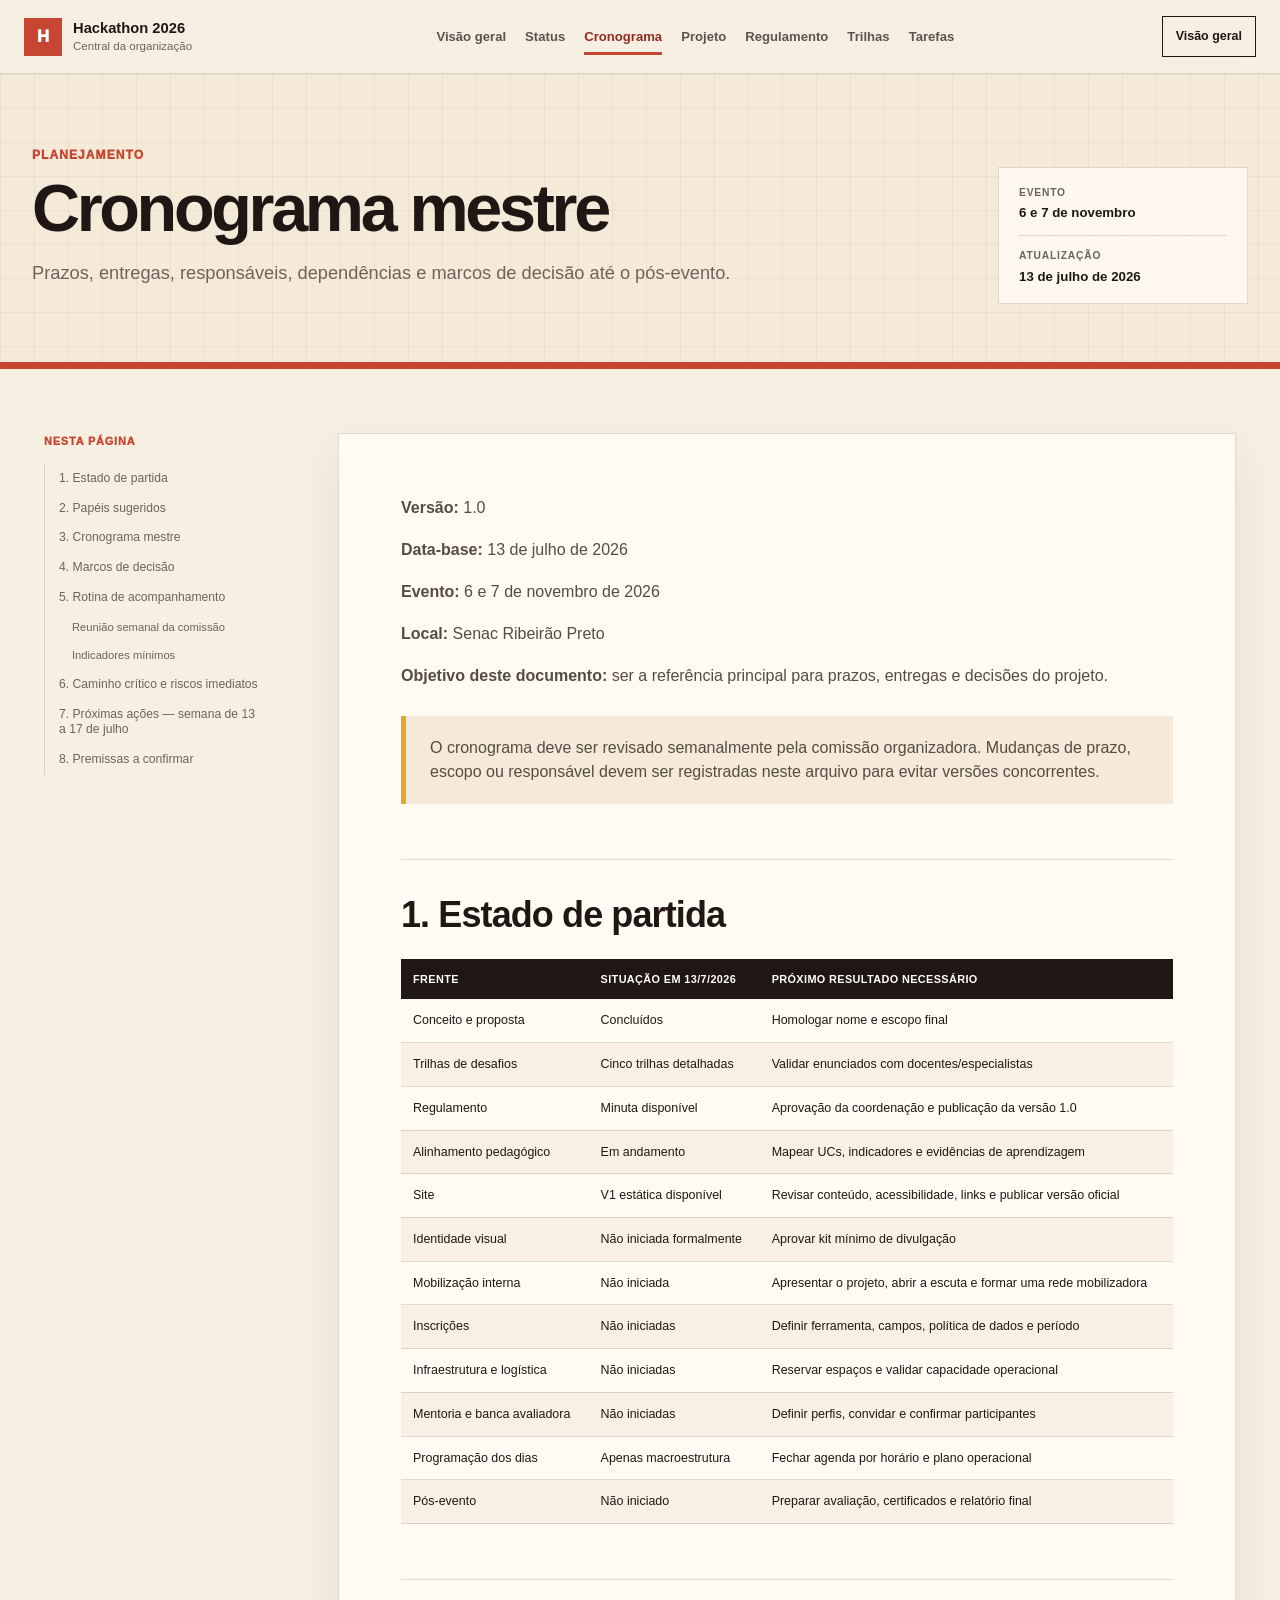
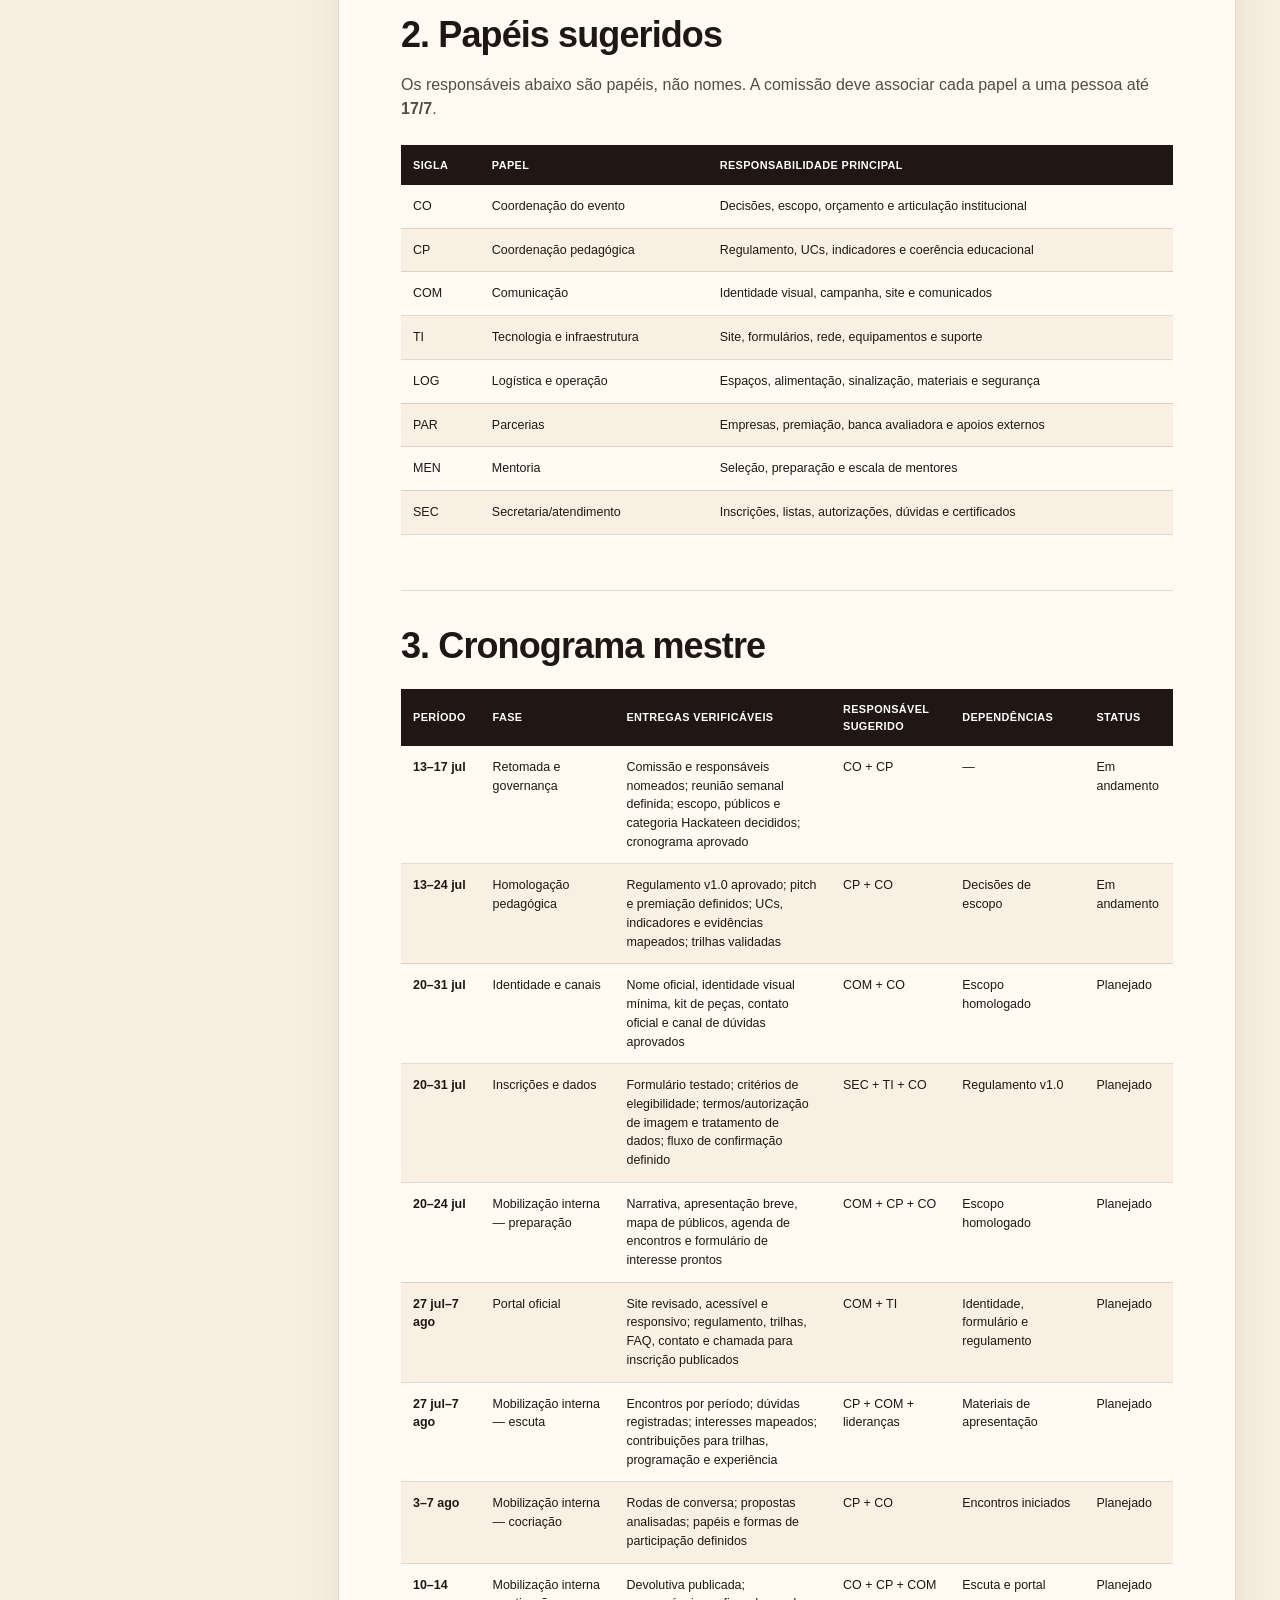
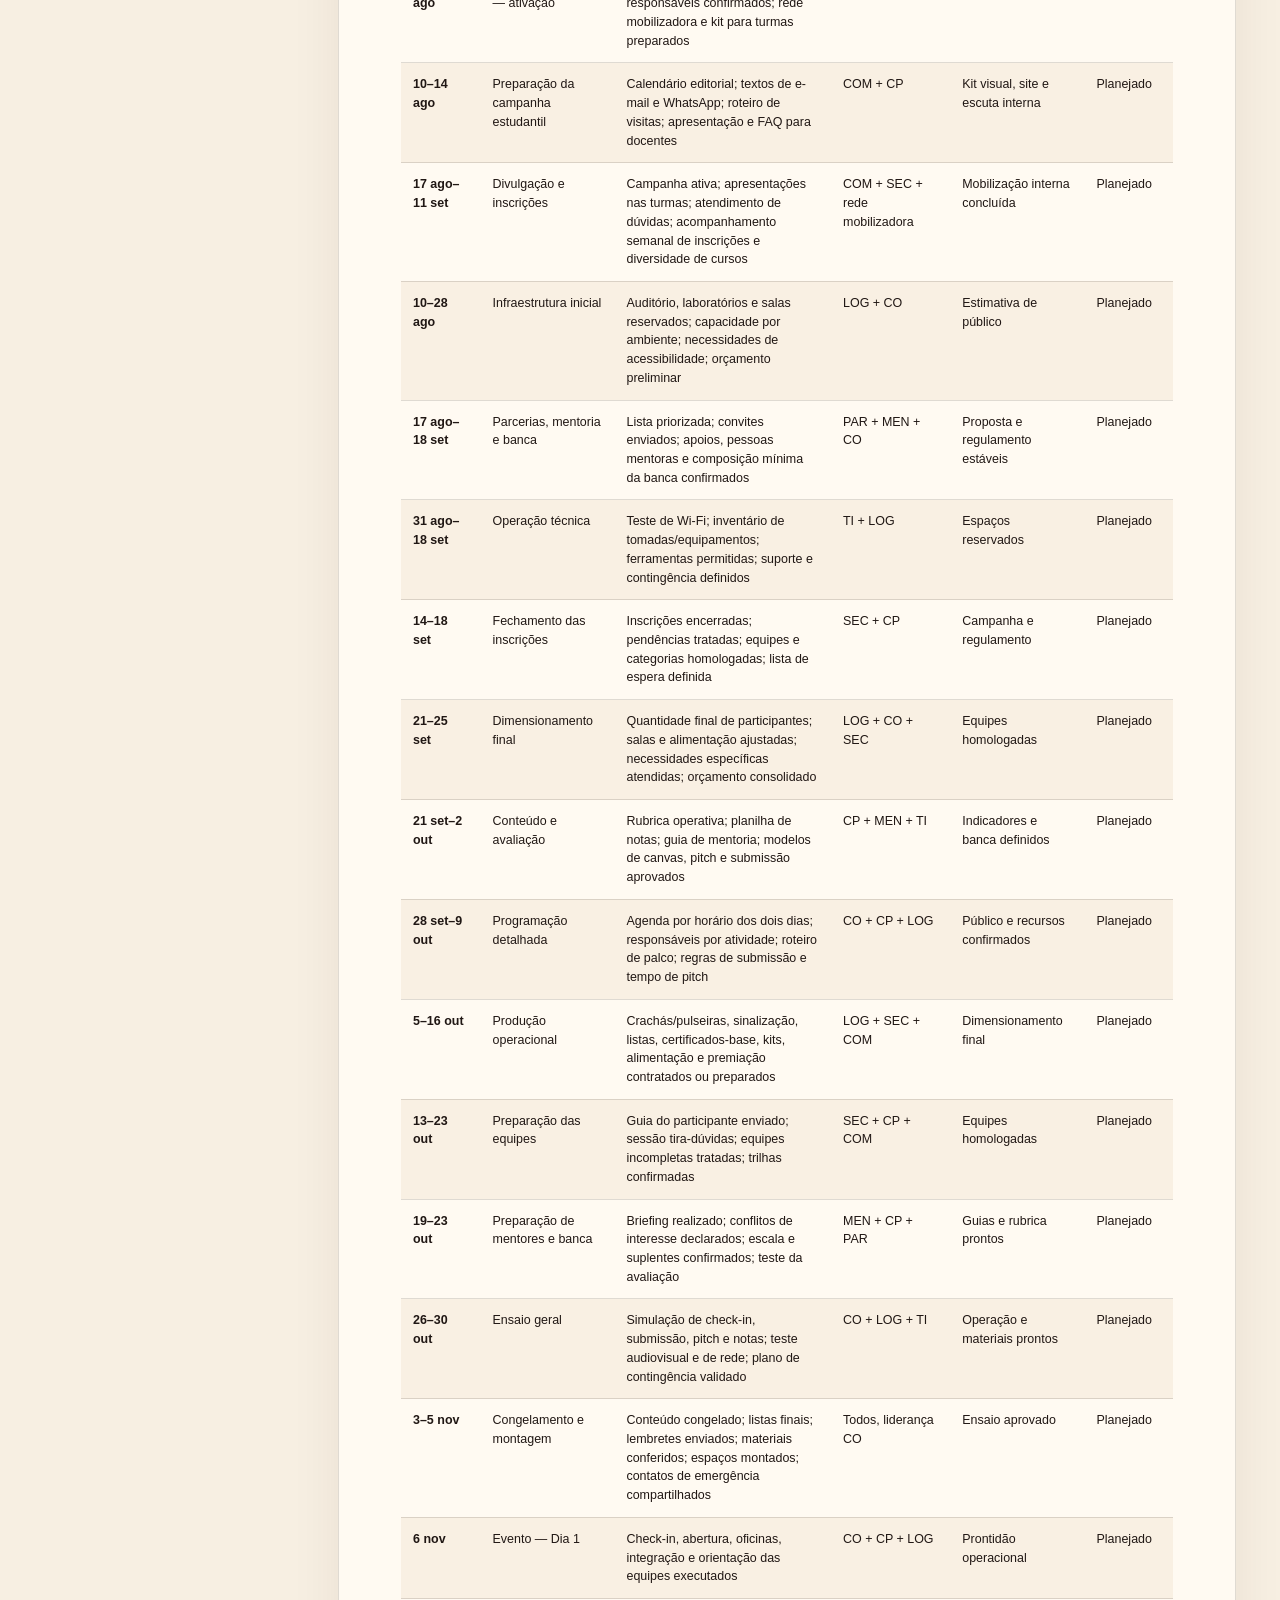
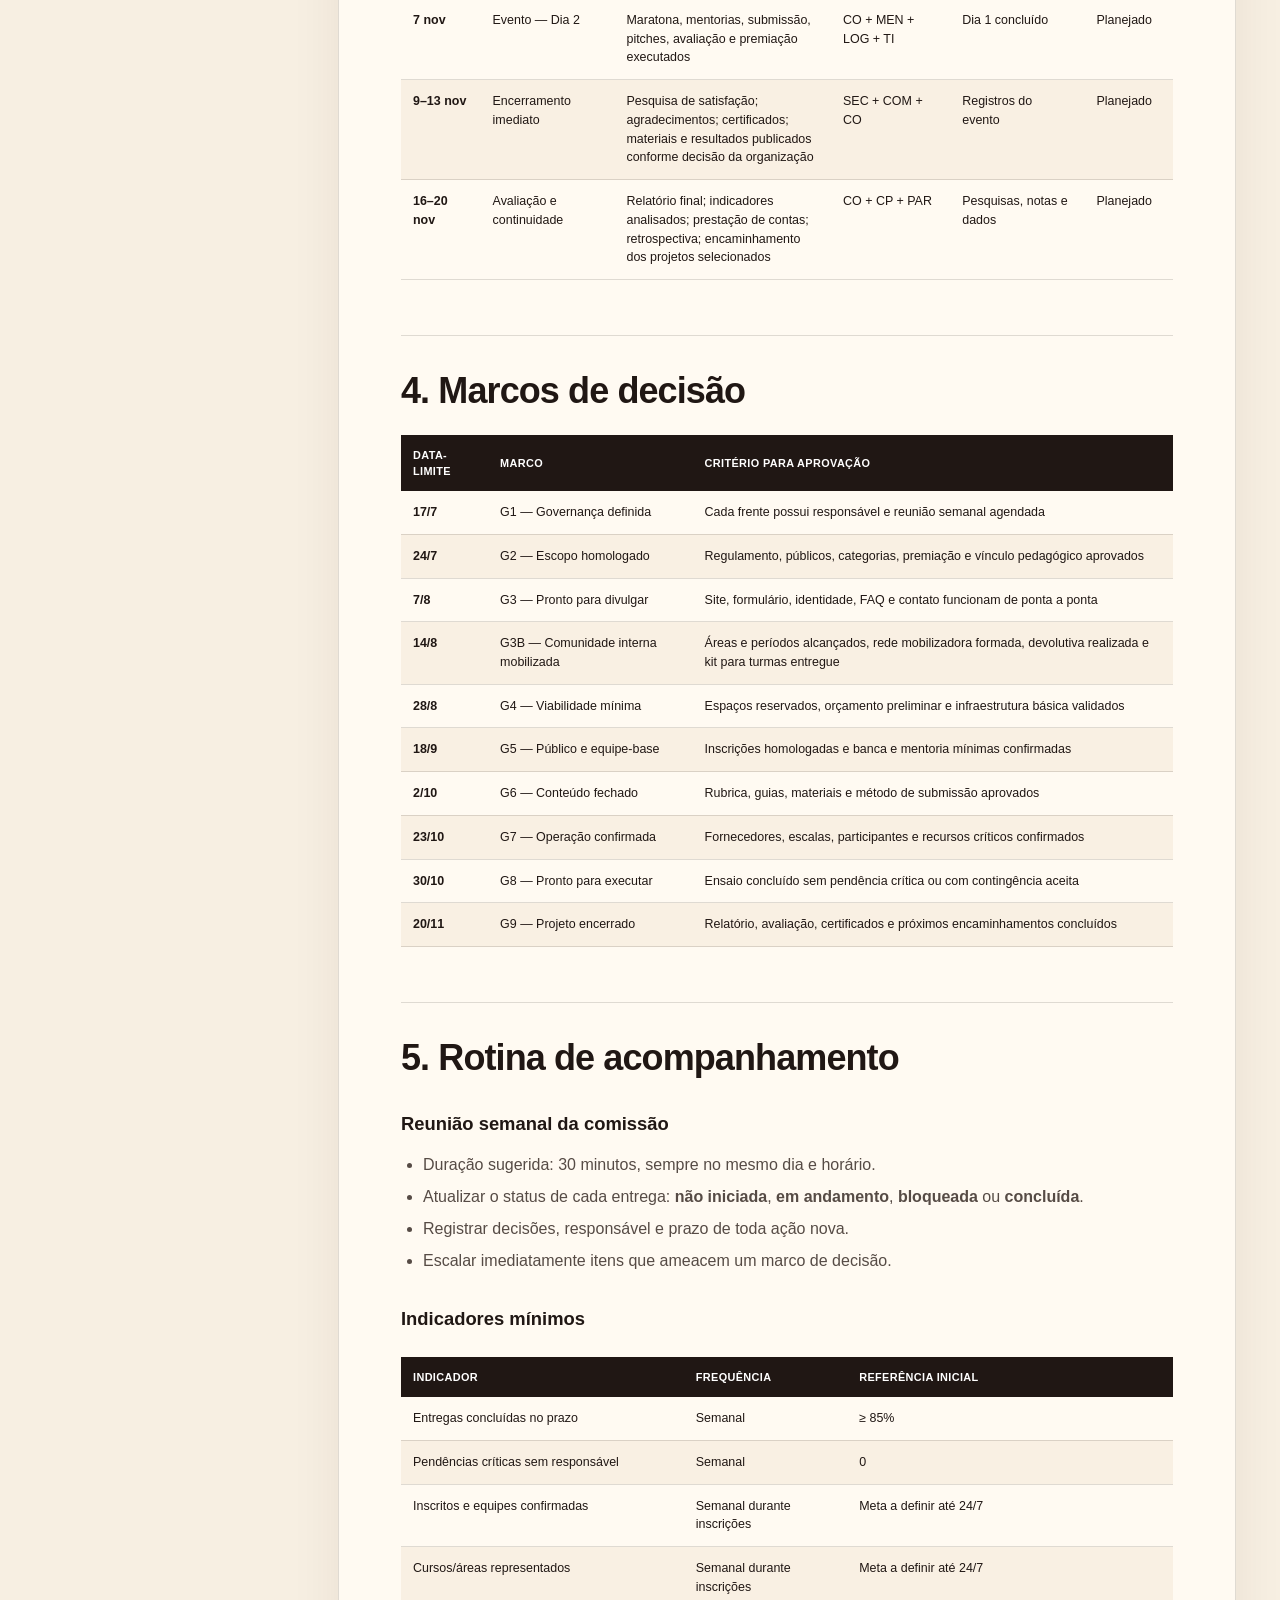
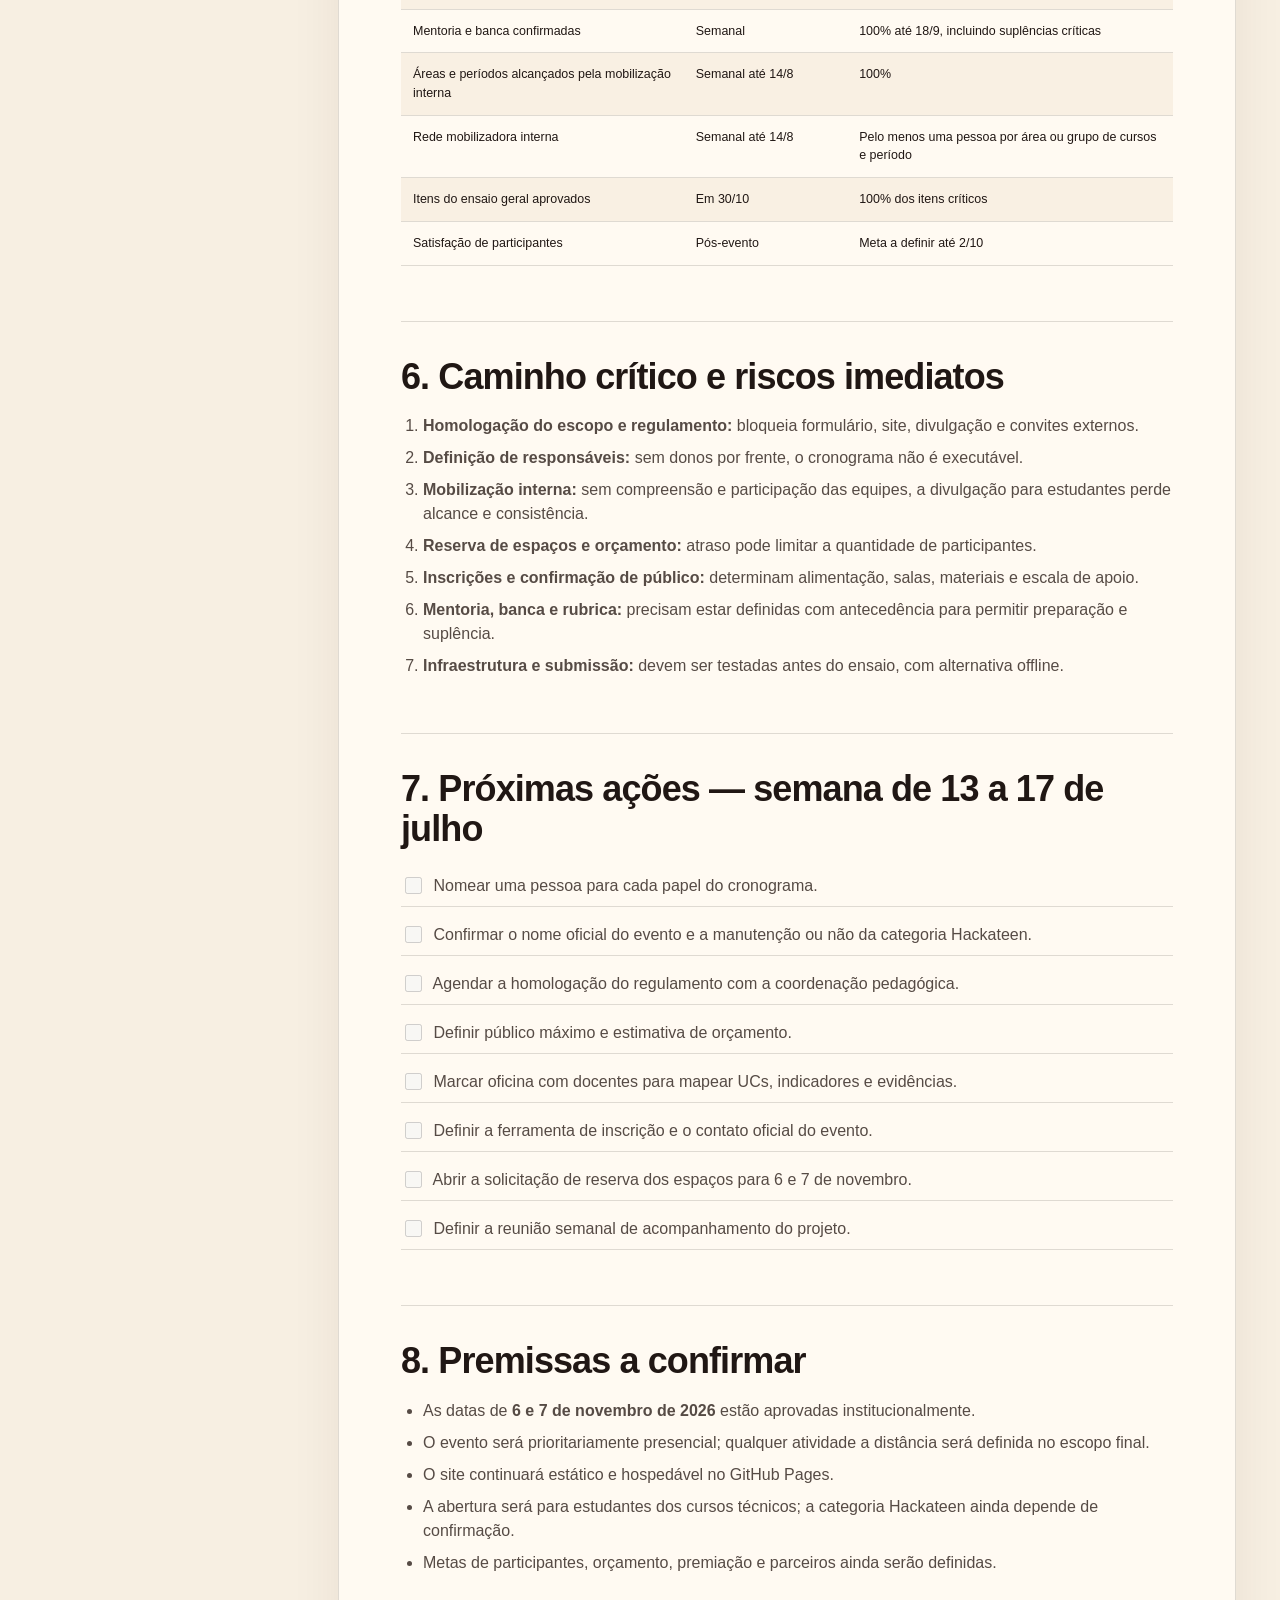
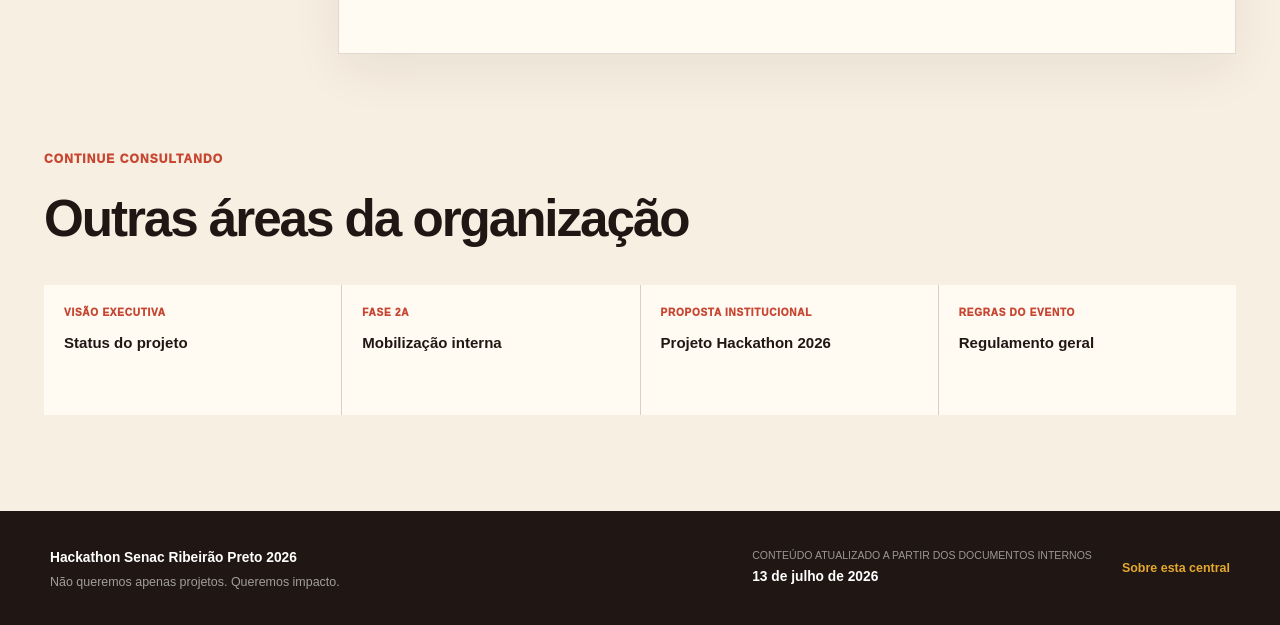
==== cronograma.html @ f6a9b3c4 "repaginação do site, adição dos documentos norteadores" ====
<!doctype html>
<html lang="pt-BR">
  <head>
    <meta charset="utf-8">
    <meta name="viewport" content="width=device-width, initial-scale=1">
    <meta name="description" content="Prazos, entregas, responsáveis, dependências e marcos de decisão até o pós-evento.">
    <title>Cronograma mestre | Hackathon Senac Ribeirão Preto 2026</title>
    <link rel="stylesheet" href="styles.css">
  </head>
  <body class="content-page">
    <a class="skip-link" href="#conteudo">Ir para o conteúdo</a>
    <header class="topbar">
      <a class="brand" href="index.html" aria-label="Ir para a visão geral">
        <span class="brand-mark" aria-hidden="true">H</span>
        <span><strong>Hackathon 2026</strong><small>Central da organização</small></span>
      </a>
      <nav class="nav" aria-label="Navegação principal">
          <a href="index.html">Visão geral</a>
          <a href="status.html">Status</a>
          <a href="cronograma.html" class="active" aria-current="page">Cronograma</a>
          <a href="projeto.html">Projeto</a>
          <a href="regulamento.html">Regulamento</a>
          <a href="trilhas.html">Trilhas</a>
          <a href="tarefas.html">Tarefas</a>
      </nav>
      <a class="topbar-action" href="index.html">Visão geral</a>
    </header>
    <main id="conteudo" class="page-main">
      <header class="page-hero">
        <div>
          <p class="eyebrow">Planejamento</p>
          <h1>Cronograma mestre</h1>
          <p>Prazos, entregas, responsáveis, dependências e marcos de decisão até o pós-evento.</p>
        </div>
        <dl>
          <div><dt>Evento</dt><dd>6 e 7 de novembro</dd></div>
          <div><dt>Atualização</dt><dd>13 de julho de 2026</dd></div>
        </dl>
      </header>
      <div class="page-layout">
        <aside class="page-toc" aria-label="Nesta página">
          <span>Nesta página</span>
          <nav><a href="#estado-de-partida">1. Estado de partida</a>
              <a href="#papeis-sugeridos">2. Papéis sugeridos</a>
              <a href="#cronograma-mestre">3. Cronograma mestre</a>
              <a href="#marcos-de-decisao">4. Marcos de decisão</a>
              <a href="#rotina-de-acompanhamento">5. Rotina de acompanhamento</a>
              <a href="#reuniao-semanal-da-comissao" class="toc-subitem">Reunião semanal da comissão</a>
              <a href="#indicadores-minimos" class="toc-subitem">Indicadores mínimos</a>
              <a href="#caminho-critico-e-riscos-imediatos">6. Caminho crítico e riscos imediatos</a>
              <a href="#proximas-acoes-semana-de-13-a-17-de-julho">7. Próximas ações — semana de 13 a 17 de julho</a>
              <a href="#premissas-a-confirmar">8. Premissas a confirmar</a></nav>
        </aside>
        <article class="rich-content">
          <p><strong>Versão:</strong> 1.0</p>
<p><strong>Data-base:</strong> 13 de julho de 2026</p>
<p><strong>Evento:</strong> 6 e 7 de novembro de 2026</p>
<p><strong>Local:</strong> Senac Ribeirão Preto</p>
<p><strong>Objetivo deste documento:</strong> ser a referência principal para prazos, entregas e decisões do projeto.</p>
<blockquote>
<p>O cronograma deve ser revisado semanalmente pela comissão organizadora. Mudanças de prazo, escopo ou responsável devem ser registradas neste arquivo para evitar versões concorrentes.</p>
</blockquote>
<h2 id="estado-de-partida">1. Estado de partida</h2>
<div class="table-scroll"><table>
<thead>
<tr>
<th>Frente</th>
<th>Situação em 13/7/2026</th>
<th>Próximo resultado necessário</th>
</tr>
</thead>
<tbody>
<tr>
<td>Conceito e proposta</td>
<td>Concluídos</td>
<td>Homologar nome e escopo final</td>
</tr>
<tr>
<td>Trilhas de desafios</td>
<td>Cinco trilhas detalhadas</td>
<td>Validar enunciados com docentes/especialistas</td>
</tr>
<tr>
<td>Regulamento</td>
<td>Minuta disponível</td>
<td>Aprovação da coordenação e publicação da versão 1.0</td>
</tr>
<tr>
<td>Alinhamento pedagógico</td>
<td>Em andamento</td>
<td>Mapear UCs, indicadores e evidências de aprendizagem</td>
</tr>
<tr>
<td>Site</td>
<td>V1 estática disponível</td>
<td>Revisar conteúdo, acessibilidade, links e publicar versão oficial</td>
</tr>
<tr>
<td>Identidade visual</td>
<td>Não iniciada formalmente</td>
<td>Aprovar kit mínimo de divulgação</td>
</tr>
<tr>
<td>Mobilização interna</td>
<td>Não iniciada</td>
<td>Apresentar o projeto, abrir a escuta e formar uma rede mobilizadora</td>
</tr>
<tr>
<td>Inscrições</td>
<td>Não iniciadas</td>
<td>Definir ferramenta, campos, política de dados e período</td>
</tr>
<tr>
<td>Infraestrutura e logística</td>
<td>Não iniciadas</td>
<td>Reservar espaços e validar capacidade operacional</td>
</tr>
<tr>
<td>Mentoria e banca avaliadora</td>
<td>Não iniciadas</td>
<td>Definir perfis, convidar e confirmar participantes</td>
</tr>
<tr>
<td>Programação dos dias</td>
<td>Apenas macroestrutura</td>
<td>Fechar agenda por horário e plano operacional</td>
</tr>
<tr>
<td>Pós-evento</td>
<td>Não iniciado</td>
<td>Preparar avaliação, certificados e relatório final</td>
</tr>
</tbody>
</table></div>
<h2 id="papeis-sugeridos">2. Papéis sugeridos</h2>
<p>Os responsáveis abaixo são papéis, não nomes. A comissão deve associar cada papel a uma pessoa até <strong>17/7</strong>.</p>
<div class="table-scroll"><table>
<thead>
<tr>
<th>Sigla</th>
<th>Papel</th>
<th>Responsabilidade principal</th>
</tr>
</thead>
<tbody>
<tr>
<td>CO</td>
<td>Coordenação do evento</td>
<td>Decisões, escopo, orçamento e articulação institucional</td>
</tr>
<tr>
<td>CP</td>
<td>Coordenação pedagógica</td>
<td>Regulamento, UCs, indicadores e coerência educacional</td>
</tr>
<tr>
<td>COM</td>
<td>Comunicação</td>
<td>Identidade visual, campanha, site e comunicados</td>
</tr>
<tr>
<td>TI</td>
<td>Tecnologia e infraestrutura</td>
<td>Site, formulários, rede, equipamentos e suporte</td>
</tr>
<tr>
<td>LOG</td>
<td>Logística e operação</td>
<td>Espaços, alimentação, sinalização, materiais e segurança</td>
</tr>
<tr>
<td>PAR</td>
<td>Parcerias</td>
<td>Empresas, premiação, banca avaliadora e apoios externos</td>
</tr>
<tr>
<td>MEN</td>
<td>Mentoria</td>
<td>Seleção, preparação e escala de mentores</td>
</tr>
<tr>
<td>SEC</td>
<td>Secretaria/atendimento</td>
<td>Inscrições, listas, autorizações, dúvidas e certificados</td>
</tr>
</tbody>
</table></div>
<h2 id="cronograma-mestre">3. Cronograma mestre</h2>
<div class="table-scroll"><table>
<thead>
<tr>
<th>Período</th>
<th>Fase</th>
<th>Entregas verificáveis</th>
<th>Responsável sugerido</th>
<th>Dependências</th>
<th>Status</th>
</tr>
</thead>
<tbody>
<tr>
<td><strong>13–17 jul</strong></td>
<td>Retomada e governança</td>
<td>Comissão e responsáveis nomeados; reunião semanal definida; escopo, públicos e categoria Hackateen decididos; cronograma aprovado</td>
<td>CO + CP</td>
<td>—</td>
<td>Em andamento</td>
</tr>
<tr>
<td><strong>13–24 jul</strong></td>
<td>Homologação pedagógica</td>
<td>Regulamento v1.0 aprovado; pitch e premiação definidos; UCs, indicadores e evidências mapeados; trilhas validadas</td>
<td>CP + CO</td>
<td>Decisões de escopo</td>
<td>Em andamento</td>
</tr>
<tr>
<td><strong>20–31 jul</strong></td>
<td>Identidade e canais</td>
<td>Nome oficial, identidade visual mínima, kit de peças, contato oficial e canal de dúvidas aprovados</td>
<td>COM + CO</td>
<td>Escopo homologado</td>
<td>Planejado</td>
</tr>
<tr>
<td><strong>20–31 jul</strong></td>
<td>Inscrições e dados</td>
<td>Formulário testado; critérios de elegibilidade; termos/autorização de imagem e tratamento de dados; fluxo de confirmação definido</td>
<td>SEC + TI + CO</td>
<td>Regulamento v1.0</td>
<td>Planejado</td>
</tr>
<tr>
<td><strong>20–24 jul</strong></td>
<td>Mobilização interna — preparação</td>
<td>Narrativa, apresentação breve, mapa de públicos, agenda de encontros e formulário de interesse prontos</td>
<td>COM + CP + CO</td>
<td>Escopo homologado</td>
<td>Planejado</td>
</tr>
<tr>
<td><strong>27 jul–7 ago</strong></td>
<td>Portal oficial</td>
<td>Site revisado, acessível e responsivo; regulamento, trilhas, FAQ, contato e chamada para inscrição publicados</td>
<td>COM + TI</td>
<td>Identidade, formulário e regulamento</td>
<td>Planejado</td>
</tr>
<tr>
<td><strong>27 jul–7 ago</strong></td>
<td>Mobilização interna — escuta</td>
<td>Encontros por período; dúvidas registradas; interesses mapeados; contribuições para trilhas, programação e experiência</td>
<td>CP + COM + lideranças</td>
<td>Materiais de apresentação</td>
<td>Planejado</td>
</tr>
<tr>
<td><strong>3–7 ago</strong></td>
<td>Mobilização interna — cocriação</td>
<td>Rodas de conversa; propostas analisadas; papéis e formas de participação definidos</td>
<td>CP + CO</td>
<td>Encontros iniciados</td>
<td>Planejado</td>
</tr>
<tr>
<td><strong>10–14 ago</strong></td>
<td>Mobilização interna — ativação</td>
<td>Devolutiva publicada; responsáveis confirmados; rede mobilizadora e kit para turmas preparados</td>
<td>CO + CP + COM</td>
<td>Escuta e portal</td>
<td>Planejado</td>
</tr>
<tr>
<td><strong>10–14 ago</strong></td>
<td>Preparação da campanha estudantil</td>
<td>Calendário editorial; textos de e-mail e WhatsApp; roteiro de visitas; apresentação e FAQ para docentes</td>
<td>COM + CP</td>
<td>Kit visual, site e escuta interna</td>
<td>Planejado</td>
</tr>
<tr>
<td><strong>17 ago–11 set</strong></td>
<td>Divulgação e inscrições</td>
<td>Campanha ativa; apresentações nas turmas; atendimento de dúvidas; acompanhamento semanal de inscrições e diversidade de cursos</td>
<td>COM + SEC + rede mobilizadora</td>
<td>Mobilização interna concluída</td>
<td>Planejado</td>
</tr>
<tr>
<td><strong>10–28 ago</strong></td>
<td>Infraestrutura inicial</td>
<td>Auditório, laboratórios e salas reservados; capacidade por ambiente; necessidades de acessibilidade; orçamento preliminar</td>
<td>LOG + CO</td>
<td>Estimativa de público</td>
<td>Planejado</td>
</tr>
<tr>
<td><strong>17 ago–18 set</strong></td>
<td>Parcerias, mentoria e banca</td>
<td>Lista priorizada; convites enviados; apoios, pessoas mentoras e composição mínima da banca confirmados</td>
<td>PAR + MEN + CO</td>
<td>Proposta e regulamento estáveis</td>
<td>Planejado</td>
</tr>
<tr>
<td><strong>31 ago–18 set</strong></td>
<td>Operação técnica</td>
<td>Teste de Wi-Fi; inventário de tomadas/equipamentos; ferramentas permitidas; suporte e contingência definidos</td>
<td>TI + LOG</td>
<td>Espaços reservados</td>
<td>Planejado</td>
</tr>
<tr>
<td><strong>14–18 set</strong></td>
<td>Fechamento das inscrições</td>
<td>Inscrições encerradas; pendências tratadas; equipes e categorias homologadas; lista de espera definida</td>
<td>SEC + CP</td>
<td>Campanha e regulamento</td>
<td>Planejado</td>
</tr>
<tr>
<td><strong>21–25 set</strong></td>
<td>Dimensionamento final</td>
<td>Quantidade final de participantes; salas e alimentação ajustadas; necessidades específicas atendidas; orçamento consolidado</td>
<td>LOG + CO + SEC</td>
<td>Equipes homologadas</td>
<td>Planejado</td>
</tr>
<tr>
<td><strong>21 set–2 out</strong></td>
<td>Conteúdo e avaliação</td>
<td>Rubrica operativa; planilha de notas; guia de mentoria; modelos de canvas, pitch e submissão aprovados</td>
<td>CP + MEN + TI</td>
<td>Indicadores e banca definidos</td>
<td>Planejado</td>
</tr>
<tr>
<td><strong>28 set–9 out</strong></td>
<td>Programação detalhada</td>
<td>Agenda por horário dos dois dias; responsáveis por atividade; roteiro de palco; regras de submissão e tempo de pitch</td>
<td>CO + CP + LOG</td>
<td>Público e recursos confirmados</td>
<td>Planejado</td>
</tr>
<tr>
<td><strong>5–16 out</strong></td>
<td>Produção operacional</td>
<td>Crachás/pulseiras, sinalização, listas, certificados-base, kits, alimentação e premiação contratados ou preparados</td>
<td>LOG + SEC + COM</td>
<td>Dimensionamento final</td>
<td>Planejado</td>
</tr>
<tr>
<td><strong>13–23 out</strong></td>
<td>Preparação das equipes</td>
<td>Guia do participante enviado; sessão tira-dúvidas; equipes incompletas tratadas; trilhas confirmadas</td>
<td>SEC + CP + COM</td>
<td>Equipes homologadas</td>
<td>Planejado</td>
</tr>
<tr>
<td><strong>19–23 out</strong></td>
<td>Preparação de mentores e banca</td>
<td>Briefing realizado; conflitos de interesse declarados; escala e suplentes confirmados; teste da avaliação</td>
<td>MEN + CP + PAR</td>
<td>Guias e rubrica prontos</td>
<td>Planejado</td>
</tr>
<tr>
<td><strong>26–30 out</strong></td>
<td>Ensaio geral</td>
<td>Simulação de check-in, submissão, pitch e notas; teste audiovisual e de rede; plano de contingência validado</td>
<td>CO + LOG + TI</td>
<td>Operação e materiais prontos</td>
<td>Planejado</td>
</tr>
<tr>
<td><strong>3–5 nov</strong></td>
<td>Congelamento e montagem</td>
<td>Conteúdo congelado; listas finais; lembretes enviados; materiais conferidos; espaços montados; contatos de emergência compartilhados</td>
<td>Todos, liderança CO</td>
<td>Ensaio aprovado</td>
<td>Planejado</td>
</tr>
<tr>
<td><strong>6 nov</strong></td>
<td>Evento — Dia 1</td>
<td>Check-in, abertura, oficinas, integração e orientação das equipes executados</td>
<td>CO + CP + LOG</td>
<td>Prontidão operacional</td>
<td>Planejado</td>
</tr>
<tr>
<td><strong>7 nov</strong></td>
<td>Evento — Dia 2</td>
<td>Maratona, mentorias, submissão, pitches, avaliação e premiação executados</td>
<td>CO + MEN + LOG + TI</td>
<td>Dia 1 concluído</td>
<td>Planejado</td>
</tr>
<tr>
<td><strong>9–13 nov</strong></td>
<td>Encerramento imediato</td>
<td>Pesquisa de satisfação; agradecimentos; certificados; materiais e resultados publicados conforme decisão da organização</td>
<td>SEC + COM + CO</td>
<td>Registros do evento</td>
<td>Planejado</td>
</tr>
<tr>
<td><strong>16–20 nov</strong></td>
<td>Avaliação e continuidade</td>
<td>Relatório final; indicadores analisados; prestação de contas; retrospectiva; encaminhamento dos projetos selecionados</td>
<td>CO + CP + PAR</td>
<td>Pesquisas, notas e dados</td>
<td>Planejado</td>
</tr>
</tbody>
</table></div>
<h2 id="marcos-de-decisao">4. Marcos de decisão</h2>
<div class="table-scroll"><table>
<thead>
<tr>
<th>Data-limite</th>
<th>Marco</th>
<th>Critério para aprovação</th>
</tr>
</thead>
<tbody>
<tr>
<td><strong>17/7</strong></td>
<td>G1 — Governança definida</td>
<td>Cada frente possui responsável e reunião semanal agendada</td>
</tr>
<tr>
<td><strong>24/7</strong></td>
<td>G2 — Escopo homologado</td>
<td>Regulamento, públicos, categorias, premiação e vínculo pedagógico aprovados</td>
</tr>
<tr>
<td><strong>7/8</strong></td>
<td>G3 — Pronto para divulgar</td>
<td>Site, formulário, identidade, FAQ e contato funcionam de ponta a ponta</td>
</tr>
<tr>
<td><strong>14/8</strong></td>
<td>G3B — Comunidade interna mobilizada</td>
<td>Áreas e períodos alcançados, rede mobilizadora formada, devolutiva realizada e kit para turmas entregue</td>
</tr>
<tr>
<td><strong>28/8</strong></td>
<td>G4 — Viabilidade mínima</td>
<td>Espaços reservados, orçamento preliminar e infraestrutura básica validados</td>
</tr>
<tr>
<td><strong>18/9</strong></td>
<td>G5 — Público e equipe-base</td>
<td>Inscrições homologadas e banca e mentoria mínimas confirmadas</td>
</tr>
<tr>
<td><strong>2/10</strong></td>
<td>G6 — Conteúdo fechado</td>
<td>Rubrica, guias, materiais e método de submissão aprovados</td>
</tr>
<tr>
<td><strong>23/10</strong></td>
<td>G7 — Operação confirmada</td>
<td>Fornecedores, escalas, participantes e recursos críticos confirmados</td>
</tr>
<tr>
<td><strong>30/10</strong></td>
<td>G8 — Pronto para executar</td>
<td>Ensaio concluído sem pendência crítica ou com contingência aceita</td>
</tr>
<tr>
<td><strong>20/11</strong></td>
<td>G9 — Projeto encerrado</td>
<td>Relatório, avaliação, certificados e próximos encaminhamentos concluídos</td>
</tr>
</tbody>
</table></div>
<h2 id="rotina-de-acompanhamento">5. Rotina de acompanhamento</h2>
<h3 id="reuniao-semanal-da-comissao">Reunião semanal da comissão</h3>
<ul>
<li>Duração sugerida: 30 minutos, sempre no mesmo dia e horário.</li>
<li>Atualizar o status de cada entrega: <strong>não iniciada</strong>, <strong>em andamento</strong>, <strong>bloqueada</strong> ou <strong>concluída</strong>.</li>
<li>Registrar decisões, responsável e prazo de toda ação nova.</li>
<li>Escalar imediatamente itens que ameacem um marco de decisão.</li>
</ul>
<h3 id="indicadores-minimos">Indicadores mínimos</h3>
<div class="table-scroll"><table>
<thead>
<tr>
<th>Indicador</th>
<th>Frequência</th>
<th>Referência inicial</th>
</tr>
</thead>
<tbody>
<tr>
<td>Entregas concluídas no prazo</td>
<td>Semanal</td>
<td>≥ 85%</td>
</tr>
<tr>
<td>Pendências críticas sem responsável</td>
<td>Semanal</td>
<td>0</td>
</tr>
<tr>
<td>Inscritos e equipes confirmadas</td>
<td>Semanal durante inscrições</td>
<td>Meta a definir até 24/7</td>
</tr>
<tr>
<td>Cursos/áreas representados</td>
<td>Semanal durante inscrições</td>
<td>Meta a definir até 24/7</td>
</tr>
<tr>
<td>Mentoria e banca confirmadas</td>
<td>Semanal</td>
<td>100% até 18/9, incluindo suplências críticas</td>
</tr>
<tr>
<td>Áreas e períodos alcançados pela mobilização interna</td>
<td>Semanal até 14/8</td>
<td>100%</td>
</tr>
<tr>
<td>Rede mobilizadora interna</td>
<td>Semanal até 14/8</td>
<td>Pelo menos uma pessoa por área ou grupo de cursos e período</td>
</tr>
<tr>
<td>Itens do ensaio geral aprovados</td>
<td>Em 30/10</td>
<td>100% dos itens críticos</td>
</tr>
<tr>
<td>Satisfação de participantes</td>
<td>Pós-evento</td>
<td>Meta a definir até 2/10</td>
</tr>
</tbody>
</table></div>
<h2 id="caminho-critico-e-riscos-imediatos">6. Caminho crítico e riscos imediatos</h2>
<ol>
<li><strong>Homologação do escopo e regulamento:</strong> bloqueia formulário, site, divulgação e convites externos.</li>
<li><strong>Definição de responsáveis:</strong> sem donos por frente, o cronograma não é executável.</li>
<li><strong>Mobilização interna:</strong> sem compreensão e participação das equipes, a divulgação para estudantes perde alcance e consistência.</li>
<li><strong>Reserva de espaços e orçamento:</strong> atraso pode limitar a quantidade de participantes.</li>
<li><strong>Inscrições e confirmação de público:</strong> determinam alimentação, salas, materiais e escala de apoio.</li>
<li><strong>Mentoria, banca e rubrica:</strong> precisam estar definidas com antecedência para permitir preparação e suplência.</li>
<li><strong>Infraestrutura e submissão:</strong> devem ser testadas antes do ensaio, com alternativa offline.</li>
</ol>
<h2 id="proximas-acoes-semana-de-13-a-17-de-julho">7. Próximas ações — semana de 13 a 17 de julho</h2>
<ul class="contains-task-list">
<li class="task-list-item"><input disabled="disabled" type="checkbox" /> Nomear uma pessoa para cada papel do cronograma.</li>
<li class="task-list-item"><input disabled="disabled" type="checkbox" /> Confirmar o nome oficial do evento e a manutenção ou não da categoria Hackateen.</li>
<li class="task-list-item"><input disabled="disabled" type="checkbox" /> Agendar a homologação do regulamento com a coordenação pedagógica.</li>
<li class="task-list-item"><input disabled="disabled" type="checkbox" /> Definir público máximo e estimativa de orçamento.</li>
<li class="task-list-item"><input disabled="disabled" type="checkbox" /> Marcar oficina com docentes para mapear UCs, indicadores e evidências.</li>
<li class="task-list-item"><input disabled="disabled" type="checkbox" /> Definir a ferramenta de inscrição e o contato oficial do evento.</li>
<li class="task-list-item"><input disabled="disabled" type="checkbox" /> Abrir a solicitação de reserva dos espaços para 6 e 7 de novembro.</li>
<li class="task-list-item"><input disabled="disabled" type="checkbox" /> Definir a reunião semanal de acompanhamento do projeto.</li>
</ul>
<h2 id="premissas-a-confirmar">8. Premissas a confirmar</h2>
<ul>
<li>As datas de <strong>6 e 7 de novembro de 2026</strong> estão aprovadas institucionalmente.</li>
<li>O evento será prioritariamente presencial; qualquer atividade a distância será definida no escopo final.</li>
<li>O site continuará estático e hospedável no GitHub Pages.</li>
<li>A abertura será para estudantes dos cursos técnicos; a categoria Hackateen ainda depende de confirmação.</li>
<li>Metas de participantes, orçamento, premiação e parceiros ainda serão definidas.</li>
</ul>

        </article>
      </div>
      <section class="related-pages" aria-labelledby="related-title">
        <p class="eyebrow">Continue consultando</p>
        <h2 id="related-title">Outras áreas da organização</h2>
        <div><a href="status.html"><span>Visão executiva</span><strong>Status do projeto</strong></a>
          <a href="mobilizacao-interna.html"><span>Fase 2A</span><strong>Mobilização interna</strong></a>
          <a href="projeto.html"><span>Proposta institucional</span><strong>Projeto Hackathon 2026</strong></a>
          <a href="regulamento.html"><span>Regras do evento</span><strong>Regulamento geral</strong></a></div>
      </section>
    </main>
    <footer>
      <div><strong>Hackathon Senac Ribeirão Preto 2026</strong><p>Não queremos apenas projetos. Queremos impacto.</p></div>
      <div><span>Conteúdo atualizado a partir dos documentos internos</span><strong>13 de julho de 2026</strong></div>
      <a href="portal.html">Sobre esta central</a>
    </footer>
  </body>
</html>
---- styles.css ----
:root {
  color-scheme: light;
  --ink: #201714;
  --muted: #6e625c;
  --paper: #f5ead8;
  --paper-light: #fffaf2;
  --white: #ffffff;
  --rust: #c74632;
  --rust-dark: #8f2d20;
  --gold: #e4a82f;
  --green: #287d68;
  --blue: #376e9a;
  --line: rgba(32, 23, 20, 0.14);
  --shadow: 0 20px 55px rgba(51, 31, 22, 0.11);
  --radius: 12px;
  font-family: Inter, Aptos, "Segoe UI", Arial, sans-serif;
}

* { box-sizing: border-box; }
html { scroll-behavior: smooth; scroll-padding-top: 90px; }
body { margin: 0; background: var(--paper); color: var(--ink); line-height: 1.5; }
a { color: inherit; text-decoration: none; }
button, input, textarea, select { font: inherit; }
h1, h2, h3, p { margin-top: 0; }
:focus-visible { outline: 3px solid var(--blue); outline-offset: 3px; }

.skip-link { background: var(--ink); color: white; left: 16px; padding: 10px 14px; position: fixed; top: -60px; z-index: 100; }
.skip-link:focus { top: 12px; }

.topbar { align-items: center; backdrop-filter: blur(18px); background: rgba(245, 234, 216, 0.92); border-bottom: 1px solid var(--line); display: flex; gap: 24px; justify-content: space-between; min-height: 74px; padding: 12px max(24px, calc((100vw - 1240px) / 2)); position: sticky; top: 0; z-index: 20; }
.brand { align-items: center; display: flex; gap: 11px; min-width: 205px; }
.brand-mark { align-items: center; background: var(--rust); color: white; display: flex; font-size: 1.05rem; font-weight: 950; height: 38px; justify-content: center; width: 38px; }
.brand strong, .brand small { display: block; line-height: 1.15; }
.brand strong { font-size: .92rem; }
.brand small { color: var(--muted); font-size: .72rem; margin-top: 3px; }
.nav { align-items: center; display: flex; font-size: .82rem; font-weight: 800; gap: 19px; }
.nav a { opacity: .72; }
.nav a:hover { opacity: 1; }
.topbar-action { border: 1px solid var(--ink); font-size: .78rem; font-weight: 900; padding: 10px 13px; white-space: nowrap; }
.topbar-action:hover { background: var(--ink); color: white; }

.hero { background: linear-gradient(90deg, rgba(32,23,20,.05) 1px, transparent 1px), linear-gradient(rgba(32,23,20,.045) 1px, transparent 1px); background-size: 34px 34px; display: grid; gap: clamp(40px, 5vw, 86px); grid-template-columns: minmax(0, 1fr) minmax(390px, 440px); margin: 0 auto; max-width: 1600px; min-height: 550px; overflow: hidden; padding: 72px max(32px, calc((100vw - 1360px) / 2)); position: relative; }
.hero::after { background: linear-gradient(90deg, var(--rust), var(--gold), var(--green), var(--blue)); bottom: 0; content: ""; height: 7px; left: 0; position: absolute; right: 0; }
.hero-copy { align-self: center; max-width: 860px; }
.eyebrow { color: var(--rust); font-size: .75rem; font-weight: 950; letter-spacing: .09em; margin-bottom: 13px; text-transform: uppercase; }
h1 { font-size: clamp(3.4rem, 5.1vw, 5rem); letter-spacing: -.045em; line-height: .98; margin-bottom: 25px; }
.hero-lead { color: var(--muted); font-size: clamp(1.05rem, 1.6vw, 1.25rem); max-width: 740px; }
.action-row { display: flex; flex-wrap: wrap; gap: 11px; margin-top: 29px; }
.button { align-items: center; background: var(--ink); border: 1px solid var(--ink); color: white; display: inline-flex; font-size: .88rem; font-weight: 900; justify-content: center; min-height: 48px; padding: 12px 18px; }
.button:hover { background: var(--rust); border-color: var(--rust); }
.button.secondary { background: transparent; color: var(--ink); }
.button.secondary:hover { background: var(--ink); color: white; }

.hero-status { align-self: center; background: rgba(255,250,242,.94); border: 1px solid var(--line); box-shadow: var(--shadow); padding: 27px; position: relative; }
.hero-status::before { background: repeating-linear-gradient(90deg, var(--rust) 0 7px, transparent 7px 12px, var(--gold) 12px 19px, transparent 19px 24px, var(--green) 24px 31px, transparent 31px 36px); content: ""; height: 6px; left: 0; position: absolute; right: 0; top: 0; }
.status-heading { align-items: center; display: flex; gap: 13px; margin: 6px 0 18px; }
.status-heading small, .status-heading strong { display: block; }
.status-heading small { color: var(--muted); font-size: .72rem; font-weight: 800; text-transform: uppercase; }
.status-heading strong { font-size: 1.2rem; }
.pulse { background: var(--gold); border: 5px solid rgba(228,168,47,.2); border-radius: 50%; height: 18px; width: 18px; }
.hero-status > p { color: var(--muted); font-size: .93rem; }
.hero-metrics { border-bottom: 1px solid var(--line); border-top: 1px solid var(--line); display: grid; gap: 10px; grid-template-columns: repeat(3, 1fr); margin: 22px 0 20px; padding: 18px 0; }
.hero-metrics div { border-right: 1px solid var(--line); padding-right: 8px; }
.hero-metrics div:last-child { border-right: 0; }
.hero-metrics dt { color: var(--muted); font-size: .66rem; font-weight: 800; text-transform: uppercase; }
.hero-metrics dd { font-size: .95rem; font-weight: 900; margin: 3px 0 0; }
.inline-link { color: var(--rust-dark); font-size: .85rem; font-weight: 900; }
.inline-link:hover { text-decoration: underline; text-underline-offset: 4px; }

.signal-strip { background: var(--ink); color: white; display: grid; grid-template-columns: repeat(4, minmax(0, 1fr)); margin: 0 auto; max-width: 1440px; padding: 0 max(24px, calc((100vw - 1180px) / 2)); }
.signal-strip > div { border-right: 1px solid rgba(255,255,255,.13); padding: 24px 22px; }
.signal-strip > div:first-child { padding-left: 0; }
.signal-strip > div:last-child { border: 0; }
.signal-strip strong, .signal-strip p, .signal-label { display: block; }
.signal-label { color: var(--gold); font-size: .65rem; font-weight: 900; letter-spacing: .08em; margin-bottom: 5px; text-transform: uppercase; }
.signal-strip strong { font-size: 1.02rem; }
.signal-strip p { color: rgba(255,255,255,.6); font-size: .78rem; margin: 4px 0 0; }

.section { margin: 0 auto; max-width: 1230px; padding: 88px 24px; }
.section-heading { margin-bottom: 36px; }
.section-heading h2 { font-size: clamp(2.25rem, 4.5vw, 4.3rem); letter-spacing: -.045em; line-height: .96; margin-bottom: 0; }
.split-heading { align-items: end; display: grid; gap: 50px; grid-template-columns: minmax(0, 1fr) minmax(300px, .55fr); }
.split-heading > p, .heading-action p { color: var(--muted); margin-bottom: 0; }
.heading-action .inline-link { display: inline-block; margin-top: 10px; }

.status-board { display: grid; gap: 15px; grid-template-columns: repeat(3, 1fr); }
.status-card { background: var(--paper-light); border: 1px solid var(--line); min-height: 310px; padding: 25px; position: relative; }
.status-card::after { background: var(--card-color); bottom: 0; content: ""; height: 5px; left: 0; position: absolute; right: 0; }
.status-card.done { --card-color: var(--green); }
.status-card.active { --card-color: var(--gold); box-shadow: var(--shadow); transform: translateY(-8px); }
.status-card.next { --card-color: var(--blue); }
.status-card-top { align-items: center; color: var(--muted); display: flex; font-size: .7rem; font-weight: 900; gap: 8px; letter-spacing: .07em; text-transform: uppercase; }
.status-dot { background: var(--card-color); border-radius: 50%; height: 9px; width: 9px; }
.status-card h3 { font-size: 1.45rem; margin: 17px 0; }
.status-card ul { color: var(--muted); margin: 0; padding-left: 18px; }
.status-card li { margin-bottom: 7px; }
.progress-panel { background: rgba(255,250,242,.62); border: 1px solid var(--line); margin-top: 28px; padding: 25px; }
.progress-copy { display: flex; justify-content: space-between; margin-bottom: 23px; }
.progress-copy span { color: var(--muted); font-size: .85rem; }
.phase-line { display: grid; grid-template-columns: repeat(6, 1fr); position: relative; }
.phase-line::before { background: var(--line); content: ""; height: 3px; left: 6%; position: absolute; right: 6%; top: 17px; }
.phase { align-items: center; display: flex; flex-direction: column; font-size: .75rem; font-weight: 900; position: relative; text-align: center; z-index: 1; }
.phase b { align-items: center; background: var(--paper-light); border: 2px solid #b9aca4; border-radius: 50%; color: var(--muted); display: flex; height: 34px; justify-content: center; margin-bottom: 8px; width: 34px; }
.phase small { color: var(--muted); font-size: .69rem; }
.phase.completed b { background: var(--gold); border-color: var(--gold); box-shadow: 0 0 0 6px rgba(228,168,47,.18); color: var(--ink); }

.warm-section { background: var(--paper-light); max-width: 1440px; padding-left: max(24px, calc((100vw - 1180px) / 2)); padding-right: max(24px, calc((100vw - 1180px) / 2)); }
.decision-grid { display: grid; gap: 14px; grid-template-columns: repeat(2, 1fr); }
.decision-card { background: white; border: 1px solid var(--line); min-height: 250px; padding: 24px; position: relative; }
.decision-card::before { background: var(--decision-color); content: ""; height: 100%; left: 0; position: absolute; top: 0; width: 5px; }
.decision-card.critical { --decision-color: var(--rust); }
.decision-card.important { --decision-color: var(--gold); }
.decision-meta { align-items: center; display: flex; justify-content: space-between; }
.decision-meta span { color: var(--muted); font-size: .74rem; font-weight: 800; }
.decision-meta strong { background: color-mix(in srgb, var(--decision-color) 13%, white); color: var(--decision-color); font-size: .68rem; letter-spacing: .06em; padding: 5px 8px; text-transform: uppercase; }
.decision-card h3 { font-size: 1.35rem; margin: 22px 0 8px; }
.decision-card p { color: var(--muted); }
.decision-owner { bottom: 22px; color: var(--ink); font-size: .75rem; font-weight: 900; position: absolute; }
.meeting-agenda { border-top: 1px solid var(--line); display: grid; grid-template-columns: repeat(4, 1fr); margin-top: 40px; padding-top: 25px; }
.meeting-agenda > div { display: flex; gap: 11px; padding-right: 18px; }
.agenda-number { color: var(--rust); font-size: .7rem; font-weight: 950; }
.meeting-agenda p { color: var(--muted); font-size: .79rem; margin: 0; }
.meeting-agenda strong { color: var(--ink); display: block; margin-bottom: 3px; }

.milestone-list { list-style: none; margin: 8px 0 0; padding: 0; position: relative; }
.milestone-list::before { background: var(--line); bottom: 38px; content: ""; left: 118px; position: absolute; top: 38px; width: 2px; }
.milestone-list li { display: grid; gap: 42px; grid-template-columns: 96px 1fr; min-height: 104px; padding: 13px 0; position: relative; }
.milestone-list li::before { background: var(--paper); border: 3px solid #b9aca4; border-radius: 50%; content: ""; height: 14px; left: 112px; position: absolute; top: 34px; width: 14px; z-index: 1; }
.milestone-list li.current::before { background: var(--gold); border-color: var(--rust); box-shadow: 0 0 0 7px rgba(228,168,47,.2); }
.milestone-list time { font-size: .88rem; font-weight: 900; padding-top: 14px; text-align: right; }
.milestone-list div { border-bottom: 1px solid var(--line); padding: 0 0 18px 30px; }
.milestone-list span { color: var(--rust); font-size: .66rem; font-weight: 950; letter-spacing: .07em; }
.milestone-list h3 { display: inline; font-size: 1.08rem; margin: 0 8px; }
.milestone-list p { color: var(--muted); font-size: .86rem; margin: 4px 0 0; }

.dark-section { background: var(--ink); color: white; max-width: 1440px; padding-left: max(24px, calc((100vw - 1180px) / 2)); padding-right: max(24px, calc((100vw - 1180px) / 2)); position: relative; }
.dark-section::before { background: repeating-linear-gradient(90deg, var(--rust) 0 10px, transparent 10px 18px, var(--gold) 18px 28px, transparent 28px 36px, var(--green) 36px 46px, transparent 46px 54px); content: ""; height: 7px; left: 0; position: absolute; right: 0; top: 0; }
.dark-section .eyebrow { color: var(--gold); }
.dark-section .split-heading > p { color: rgba(255,255,255,.62); }
.workstream-grid { display: grid; gap: 1px; grid-template-columns: repeat(4, 1fr); background: rgba(255,255,255,.13); border: 1px solid rgba(255,255,255,.13); }
.workstream-grid article { background: var(--ink); min-height: 220px; padding: 23px; }
.workstream-grid article:hover { background: #2b211d; }
.workstream-grid article > span { align-items: center; background: var(--gold); color: var(--ink); display: flex; font-size: .72rem; font-weight: 950; height: 35px; justify-content: center; width: 35px; }
.workstream-grid h3 { margin: 19px 0 8px; }
.workstream-grid p { color: rgba(255,255,255,.63); font-size: .87rem; }
.workstream-grid small { color: var(--gold); display: block; font-size: .72rem; margin-top: 20px; }

.document-grid { display: grid; gap: 14px; grid-template-columns: repeat(3, 1fr); }
.document-card { background: var(--paper-light); border: 1px solid var(--line); display: flex; flex-direction: column; min-height: 245px; padding: 23px; transition: transform .2s, box-shadow .2s; }
.document-card:hover { box-shadow: var(--shadow); transform: translateY(-4px); }
.document-card.primary-doc { background: var(--rust); color: white; }
.doc-tag { color: var(--rust); font-size: .67rem; font-weight: 950; letter-spacing: .08em; text-transform: uppercase; }
.primary-doc .doc-tag { color: var(--gold); }
.document-card h3 { font-size: 1.25rem; margin: 18px 0 9px; }
.document-card p { color: var(--muted); font-size: .86rem; }
.primary-doc p { color: rgba(255,255,255,.72); }
.document-card strong { font-size: .78rem; margin-top: auto; }
.reference-row { align-items: center; background: rgba(255,250,242,.65); border: 1px solid var(--line); display: grid; gap: 30px; grid-template-columns: 220px 1fr; margin-top: 16px; padding: 22px; }
.reference-row p { color: var(--muted); font-size: .79rem; margin: 3px 0 0; }
.reference-row nav { display: flex; flex-wrap: wrap; gap: 8px; }
.reference-row nav a { background: white; border: 1px solid var(--line); font-size: .75rem; font-weight: 800; padding: 8px 10px; }
.reference-row nav a:hover { border-color: var(--rust); color: var(--rust-dark); }

.event-section { background: var(--paper-light); max-width: 1440px; padding-left: max(24px, calc((100vw - 1180px) / 2)); padding-right: max(24px, calc((100vw - 1180px) / 2)); }
.event-facts { display: grid; grid-template-columns: repeat(4, 1fr); }
.event-facts article { border-left: 1px solid var(--line); min-height: 175px; padding: 15px 20px; }
.event-facts span { color: var(--rust); display: block; font-size: .67rem; font-weight: 950; letter-spacing: .07em; margin-bottom: 13px; text-transform: uppercase; }
.event-facts strong { display: block; font-size: 1.05rem; line-height: 1.25; }
.event-facts p { color: var(--muted); font-size: .78rem; margin: 9px 0 0; }
.event-columns { border-top: 1px solid var(--line); display: grid; gap: 35px; grid-template-columns: 1fr 1fr 1fr; margin-top: 35px; padding-top: 40px; }
.event-columns h3 { font-size: 1rem; margin-bottom: 20px; }
.compact-list, .score-list { list-style: none; margin: 0; padding: 0; }
.compact-list li { align-items: center; border-bottom: 1px solid var(--line); display: flex; font-size: .82rem; gap: 11px; padding: 10px 0; }
.compact-list span { color: var(--rust); font-size: .66rem; font-weight: 950; }
.score-list li { align-items: center; display: grid; gap: 12px; grid-template-columns: 45px 1fr; margin-bottom: 11px; }
.score-list strong { color: var(--rust); font-size: .85rem; }
.score-list span { color: var(--muted); font-size: .8rem; }
.event-days { border: 1px solid var(--line); margin-top: 42px; }
.event-days summary { cursor: pointer; font-size: .88rem; font-weight: 900; padding: 18px 22px; }
.event-days[open] summary { border-bottom: 1px solid var(--line); }
.days-grid { display: grid; gap: 1px; grid-template-columns: 1fr 1fr; }
.days-grid article { padding: 24px; }
.days-grid article + article { border-left: 1px solid var(--line); }
.days-grid span { color: var(--rust); font-size: .7rem; font-weight: 900; text-transform: uppercase; }
.days-grid h3 { margin: 10px 0 8px; }
.days-grid p { color: var(--muted); font-size: .85rem; margin: 0; }

.governance-section { align-items: start; display: grid; gap: 70px; grid-template-columns: 1fr 1fr; }
.governance-section h2 { font-size: clamp(2rem, 4vw, 3.7rem); letter-spacing: -.045em; line-height: .96; }
.governance-section > div > p:last-child { color: var(--muted); max-width: 530px; }
.governance-section ol { list-style: none; margin: 0; padding: 0; }
.governance-section li { align-items: start; border-bottom: 1px solid var(--line); display: grid; gap: 15px; grid-template-columns: 35px 1fr; padding: 16px 0; }
.governance-section li > span { align-items: center; background: var(--rust); color: white; display: flex; font-size: .75rem; font-weight: 950; height: 30px; justify-content: center; width: 30px; }
.governance-section li p { color: var(--muted); font-size: .82rem; margin: 0; }
.governance-section li strong { color: var(--ink); display: block; font-size: .92rem; margin-bottom: 3px; }

footer { align-items: center; background: var(--ink); color: white; display: grid; gap: 30px; grid-template-columns: 1fr auto auto; padding: 34px max(24px, calc((100vw - 1180px) / 2)); }
footer p { color: rgba(255,255,255,.58); font-size: .78rem; margin: 4px 0 0; }
footer span { color: rgba(255,255,255,.55); display: block; font-size: .66rem; text-transform: uppercase; }
footer div > strong { font-size: .86rem; }
footer > a { color: var(--gold); font-size: .78rem; font-weight: 900; }

@media (max-width: 1050px) {
  .nav { display: none; }
  .hero { gap: 32px; grid-template-columns: minmax(0, 1fr) 360px; padding-left: 28px; padding-right: 28px; }
  h1 { font-size: clamp(3rem, 5.5vw, 3.75rem); }
  .workstream-grid { grid-template-columns: repeat(2, 1fr); }
  .document-grid { grid-template-columns: repeat(2, 1fr); }
  .event-facts { grid-template-columns: repeat(2, 1fr); }
  .meeting-agenda { grid-template-columns: repeat(2, 1fr); gap: 22px; }
}

@media (max-width: 760px) {
  html { scroll-padding-top: 72px; }
  .topbar { min-height: 66px; }
  .topbar-action { display: none; }
  .hero { gap: 34px; grid-template-columns: 1fr; min-height: auto; padding-bottom: 60px; padding-top: 52px; }
  .hero-status { max-width: 520px; }
  .signal-strip { grid-template-columns: repeat(2, 1fr); }
  .signal-strip > div, .signal-strip > div:first-child { border-bottom: 1px solid rgba(255,255,255,.13); padding-left: 16px; }
  .split-heading, .governance-section { gap: 22px; grid-template-columns: 1fr; }
  .split-heading { align-items: start; }
  .status-board, .decision-grid, .event-columns { grid-template-columns: 1fr; }
  .status-card.active { transform: none; }
  .progress-copy { align-items: start; flex-direction: column; gap: 4px; }
  .phase-line { gap: 10px; grid-template-columns: repeat(3, 1fr); }
  .phase-line::before { display: none; }
  .milestone-list::before { left: 82px; }
  .milestone-list li { gap: 25px; grid-template-columns: 68px 1fr; }
  .milestone-list li::before { left: 76px; }
  .milestone-list div { padding-left: 25px; }
  .reference-row { grid-template-columns: 1fr; }
  footer { grid-template-columns: 1fr; }
}

@media (max-width: 520px) {
  .section { padding-bottom: 64px; padding-top: 64px; }
  h1 { font-size: clamp(2.75rem, 15vw, 4rem); }
  .hero-metrics { grid-template-columns: 1fr; }
  .hero-metrics div { border-bottom: 1px solid var(--line); border-right: 0; padding: 9px 0; }
  .hero-metrics div:last-child { border-bottom: 0; }
  .signal-strip, .meeting-agenda, .workstream-grid, .document-grid, .event-facts, .days-grid { grid-template-columns: 1fr; }
  .signal-strip > div { border-right: 0; }
  .decision-owner { bottom: auto; display: block; margin-top: 18px; position: static; }
  .decision-card { min-height: auto; }
  .phase-line { grid-template-columns: repeat(2, 1fr); }
  .event-facts article { border-bottom: 1px solid var(--line); }
  .days-grid article + article { border-left: 0; border-top: 1px solid var(--line); }
}

@media (prefers-reduced-motion: reduce) {
  html { scroll-behavior: auto; }
  *, *::before, *::after { scroll-behavior: auto !important; transition: none !important; }
}

/* Páginas internas do portal */
.nav a.active { color: var(--rust-dark); opacity: 1; position: relative; }
.nav a.active::after { background: var(--rust); bottom: -9px; content: ""; height: 3px; left: 0; position: absolute; right: 0; }
.content-page { background: #f7efe2; }
.content-page .topbar { background: rgba(247, 239, 226, .94); }
.page-main { min-height: 70vh; }
.page-hero { align-items: end; background: linear-gradient(90deg, rgba(32,23,20,.05) 1px, transparent 1px), linear-gradient(rgba(32,23,20,.045) 1px, transparent 1px), var(--paper); background-size: 34px 34px; border-bottom: 7px solid var(--rust); display: grid; gap: 60px; grid-template-columns: minmax(0, 1fr) auto; margin: 0 auto; max-width: 1600px; padding: 72px max(32px, calc((100vw - 1240px) / 2)) 58px; }
.page-hero > div { max-width: 870px; }
.page-hero h1 { font-size: clamp(3rem, 5.2vw, 5rem); letter-spacing: -.05em; line-height: .96; margin-bottom: 18px; }
.page-hero > div > p:last-child { color: var(--muted); font-size: 1.14rem; max-width: 720px; }
.page-hero dl { background: rgba(255,250,242,.88); border: 1px solid var(--line); display: grid; margin: 0; min-width: 250px; padding: 17px 20px; }
.page-hero dl div + div { border-top: 1px solid var(--line); margin-top: 12px; padding-top: 12px; }
.page-hero dt { color: var(--muted); font-size: .64rem; font-weight: 900; letter-spacing: .08em; text-transform: uppercase; }
.page-hero dd { font-size: .83rem; font-weight: 900; margin: 3px 0 0; }
.page-layout { align-items: start; display: grid; gap: 64px; grid-template-columns: 230px minmax(0, 900px); margin: 0 auto; max-width: 1240px; padding: 64px 24px 96px; }
.page-toc { max-height: calc(100vh - 120px); overflow: auto; padding-right: 12px; position: sticky; top: 98px; }
.page-toc > span { color: var(--rust); display: block; font-size: .68rem; font-weight: 950; letter-spacing: .08em; margin-bottom: 14px; text-transform: uppercase; }
.page-toc nav { border-left: 1px solid var(--line); display: grid; }
.page-toc a { color: var(--muted); font-size: .76rem; line-height: 1.3; padding: 7px 0 7px 14px; }
.page-toc a:hover { border-left: 3px solid var(--rust); color: var(--ink); margin-left: -2px; padding-left: 13px; }
.page-toc a.toc-subitem { font-size: .7rem; padding-left: 27px; }
.rich-content { background: var(--paper-light); border: 1px solid var(--line); box-shadow: 0 16px 48px rgba(51,31,22,.07); min-width: 0; padding: clamp(28px, 5vw, 62px); }
.rich-content h1, .rich-content h2, .rich-content h3 { scroll-margin-top: 100px; }
.rich-content h1 { font-size: 2.5rem; line-height: 1.05; }
.rich-content h2 { border-top: 1px solid var(--line); font-size: clamp(1.55rem, 3vw, 2.25rem); letter-spacing: -.025em; line-height: 1.1; margin: 55px 0 18px; padding-top: 35px; }
.rich-content > h2:first-child { border-top: 0; margin-top: 0; padding-top: 0; }
.rich-content h2.source-title { background: var(--ink); border: 0; color: white; font-size: clamp(1.75rem, 3.4vw, 2.7rem); margin: 70px -20px 28px; padding: 24px 26px; }
.rich-content h2.source-title:first-child { margin-top: -20px; }
.rich-content h3 { font-size: 1.15rem; margin: 32px 0 12px; }
.rich-content h4, .rich-content h5 { font-size: 1rem; margin: 25px 0 10px; }
.rich-content p, .rich-content li { color: #564b45; }
.rich-content p { margin-bottom: 18px; }
.rich-content ul, .rich-content ol { padding-left: 22px; }
.rich-content li { margin-bottom: 8px; }
.rich-content a { color: var(--rust-dark); font-weight: 750; text-decoration: underline; text-decoration-color: rgba(143,45,32,.35); text-underline-offset: 3px; }
.rich-content blockquote { background: #f5ead8; border-left: 5px solid var(--gold); margin: 28px 0; padding: 20px 24px; }
.rich-content blockquote p:last-child { margin-bottom: 0; }
.rich-content hr, .source-divider { border: 0; border-top: 1px solid var(--line); margin: 48px 0; }
.rich-content code { background: rgba(32,23,20,.07); border-radius: 3px; font-size: .85em; padding: 2px 5px; }
.rich-content pre { background: var(--ink); color: white; overflow: auto; padding: 20px; }
.rich-content pre code { background: transparent; color: inherit; padding: 0; }
.table-scroll { margin: 24px 0 34px; overflow-x: auto; width: 100%; }
.rich-content table { border-collapse: collapse; font-size: .78rem; min-width: 680px; width: 100%; }
.rich-content th { background: var(--ink); color: white; font-size: .68rem; letter-spacing: .035em; padding: 12px; text-align: left; text-transform: uppercase; }
.rich-content td { border-bottom: 1px solid var(--line); padding: 12px; vertical-align: top; }
.rich-content tr:nth-child(even) td { background: rgba(245,234,216,.55); }
.rich-content input[type="checkbox"] { accent-color: var(--green); height: 17px; margin-right: 7px; vertical-align: -3px; width: 17px; }
.rich-content .contains-task-list { list-style: none; padding-left: 0; }
.rich-content .task-list-item { border-bottom: 1px solid var(--line); padding: 8px 0; }
.content-note { background: rgba(228,168,47,.14); border: 1px solid rgba(228,168,47,.42); margin: 24px 0; padding: 20px; }
.content-note strong { display: block; margin-bottom: 5px; }
.content-note p { margin: 0; }
.related-pages { margin: 0 auto; max-width: 1240px; padding: 0 24px 96px; }
.related-pages h2 { font-size: clamp(2rem, 4vw, 3.4rem); letter-spacing: -.04em; margin-bottom: 27px; }
.related-pages > div { background: var(--line); display: grid; gap: 1px; grid-template-columns: repeat(4, 1fr); }
.related-pages > div > a { background: var(--paper-light); min-height: 130px; padding: 20px; }
.related-pages > div > a:hover { background: white; }
.related-pages span { color: var(--rust); display: block; font-size: .63rem; font-weight: 950; letter-spacing: .07em; margin-bottom: 11px; text-transform: uppercase; }
.related-pages strong { font-size: .94rem; }

@media (max-width: 1050px) {
  .page-hero { padding-left: 28px; padding-right: 28px; }
  .page-layout { gap: 35px; grid-template-columns: 200px minmax(0, 1fr); }
}

@media (max-width: 760px) {
  .page-hero { align-items: start; gap: 26px; grid-template-columns: 1fr; padding-bottom: 42px; padding-top: 48px; }
  .page-hero dl { grid-template-columns: 1fr 1fr; min-width: 0; }
  .page-hero dl div + div { border-left: 1px solid var(--line); border-top: 0; margin: 0 0 0 14px; padding: 0 0 0 14px; }
  .page-layout { display: block; padding-top: 32px; }
  .page-toc { background: var(--paper-light); border: 1px solid var(--line); max-height: 250px; margin-bottom: 24px; padding: 18px; position: static; }
  .rich-content { padding: 28px 22px; }
  .rich-content h2.source-title { margin-left: -10px; margin-right: -10px; }
  .related-pages > div { grid-template-columns: repeat(2, 1fr); }
}

@media (max-width: 520px) {
  .page-hero dl { grid-template-columns: 1fr; }
  .page-hero dl div + div { border-left: 0; border-top: 1px solid var(--line); margin: 12px 0 0; padding: 12px 0 0; }
  .page-layout { padding-left: 14px; padding-right: 14px; }
  .related-pages > div { grid-template-columns: 1fr; }
}
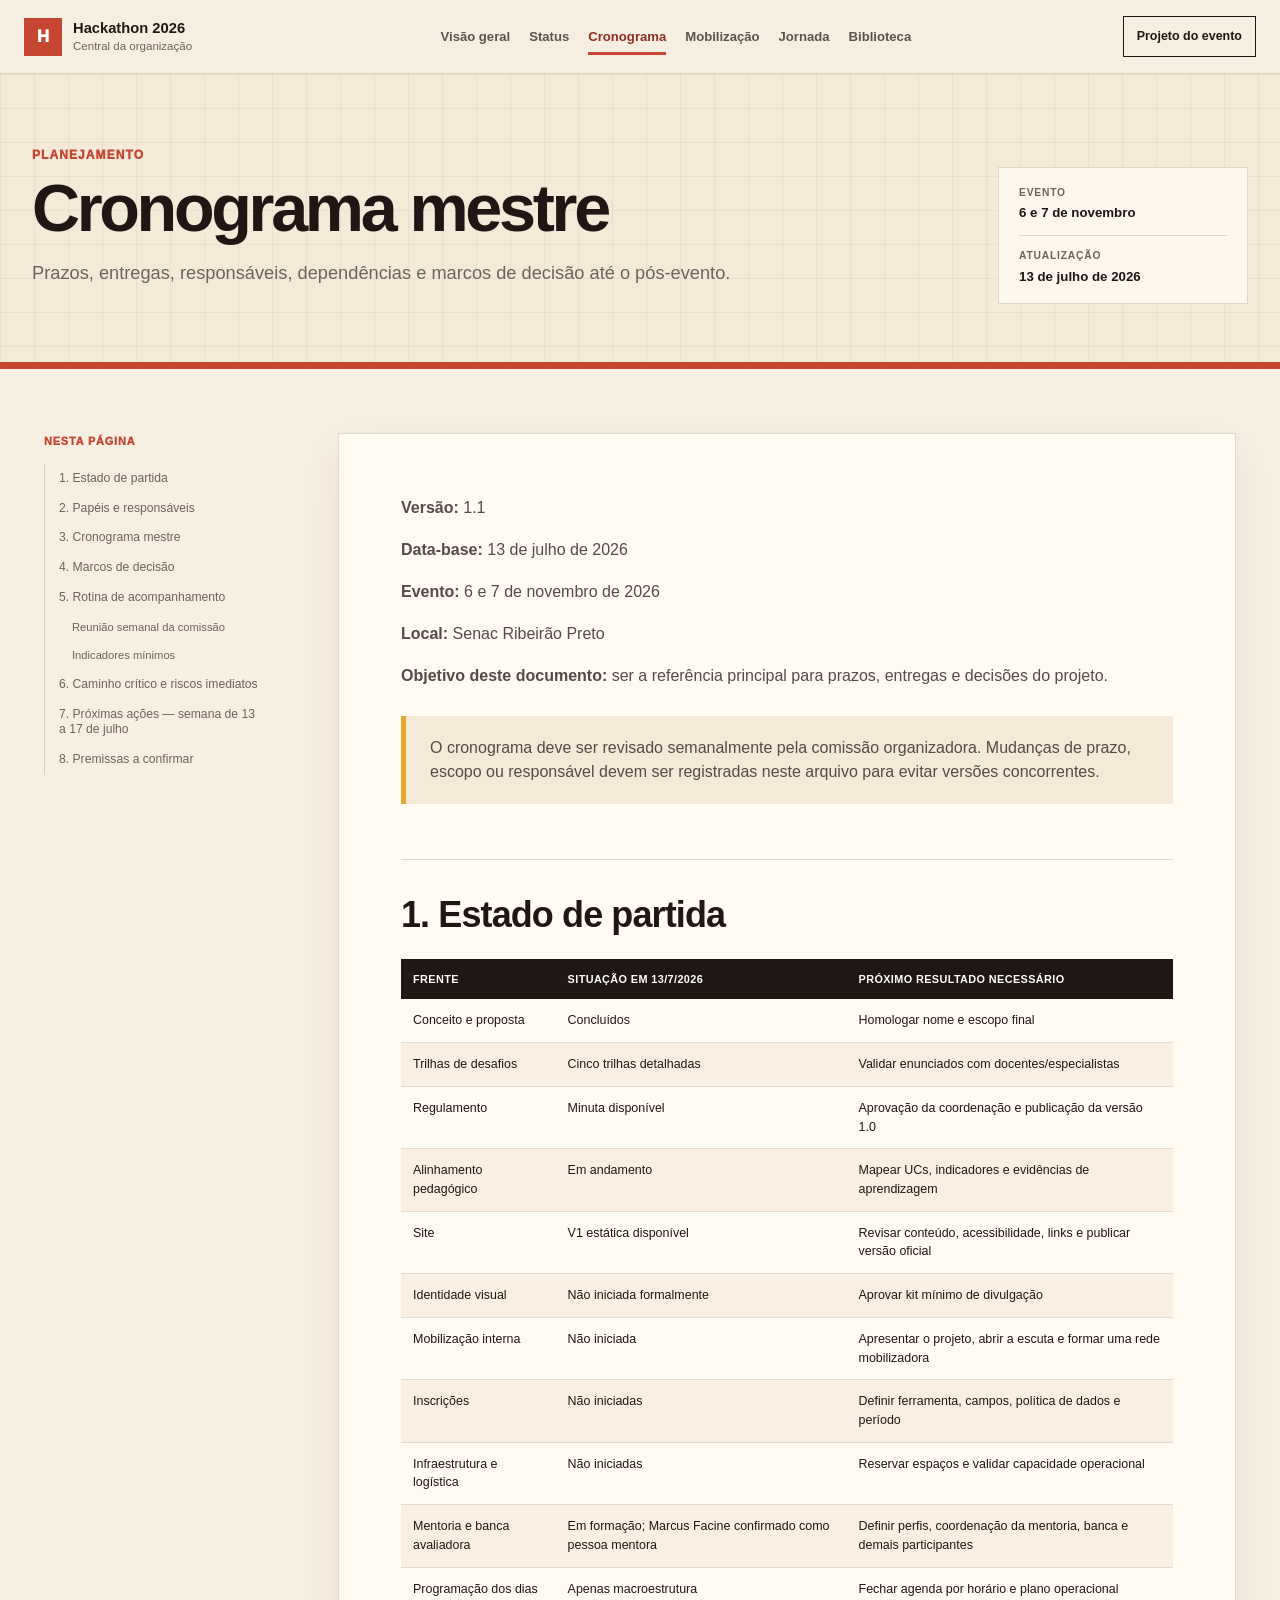
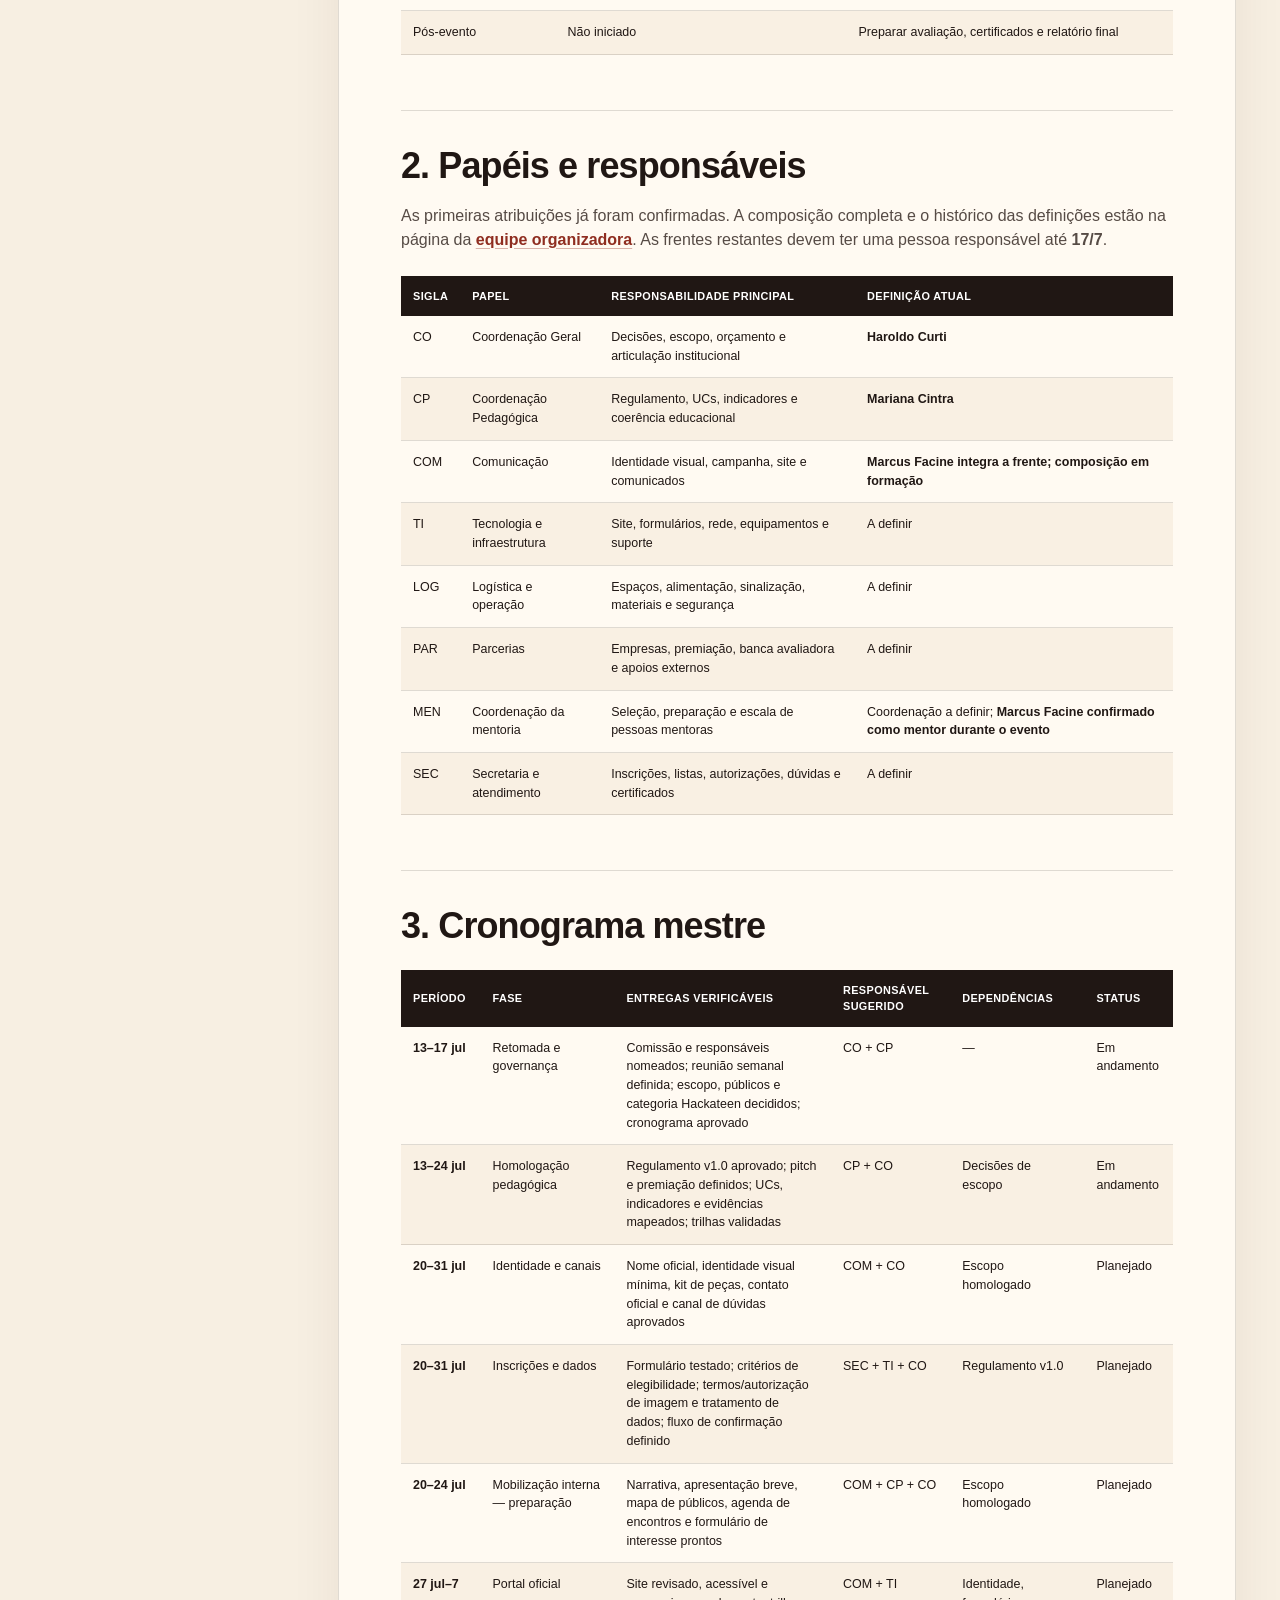
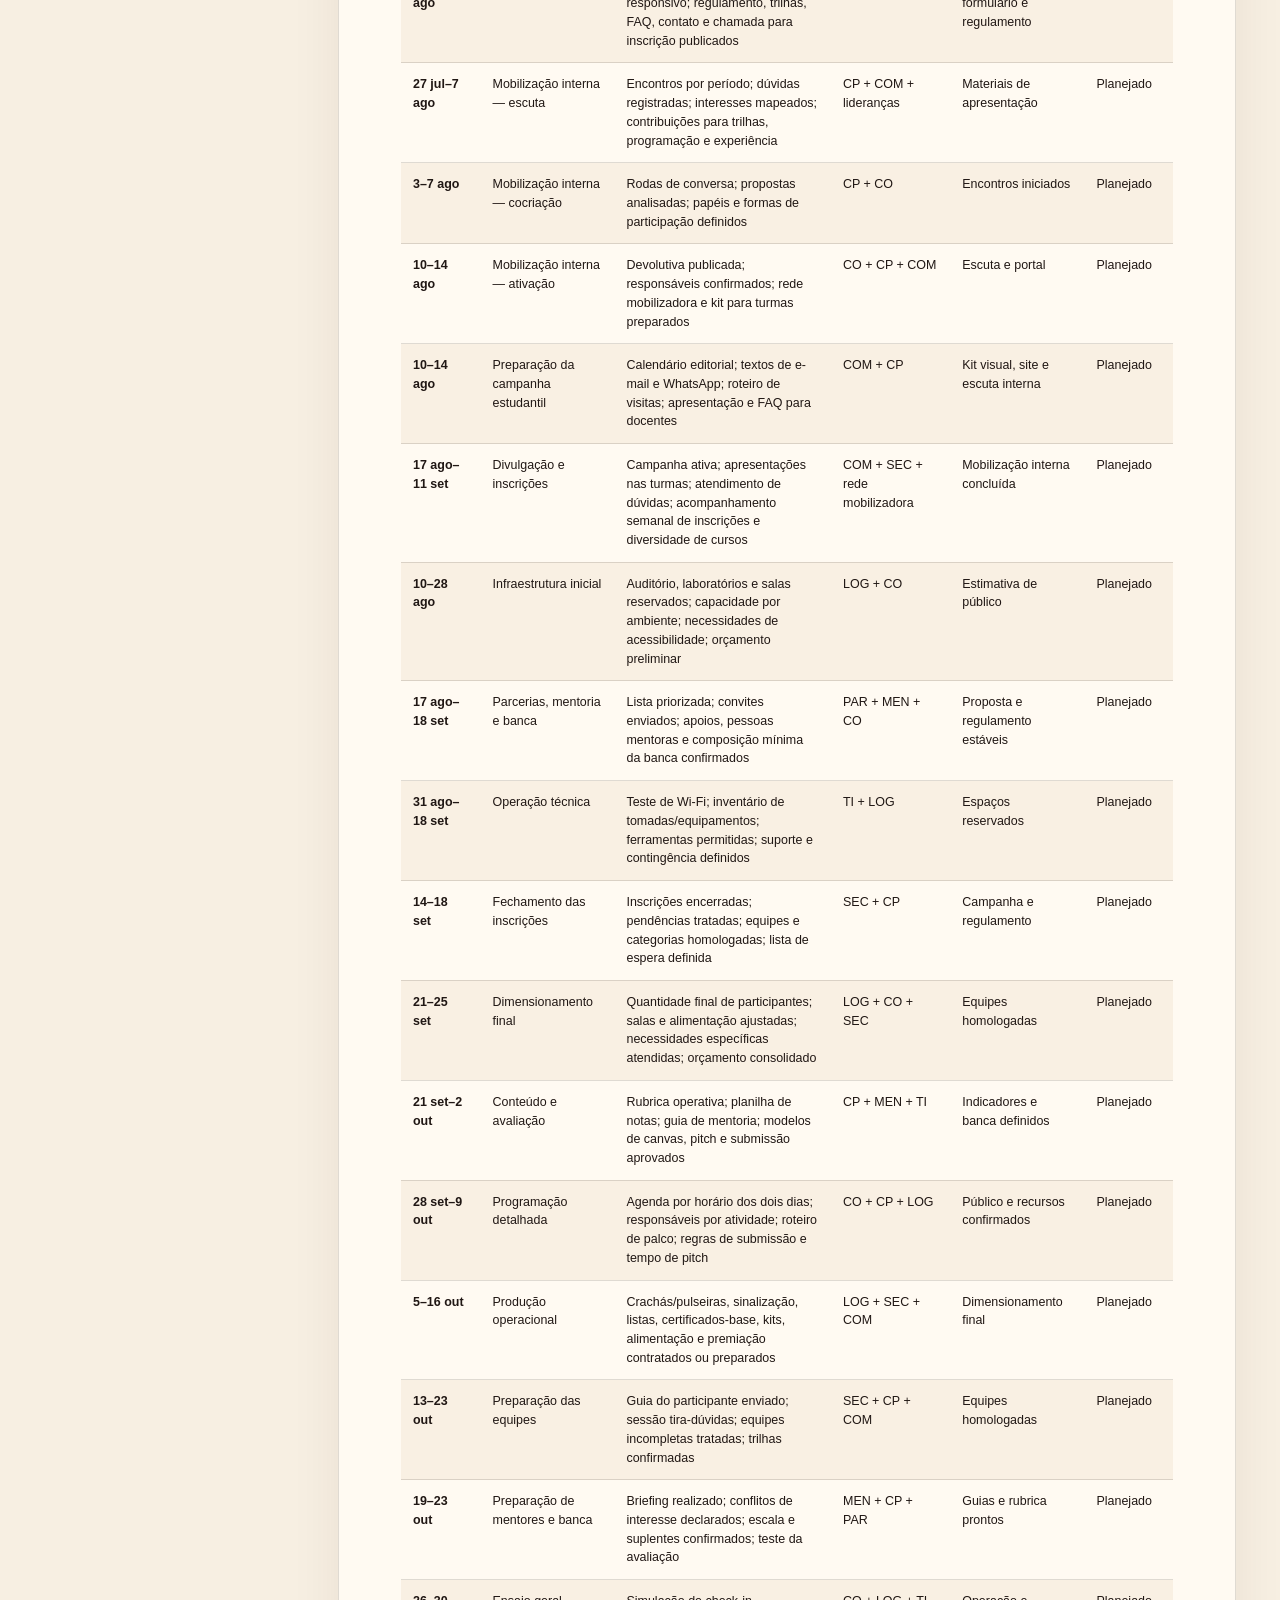
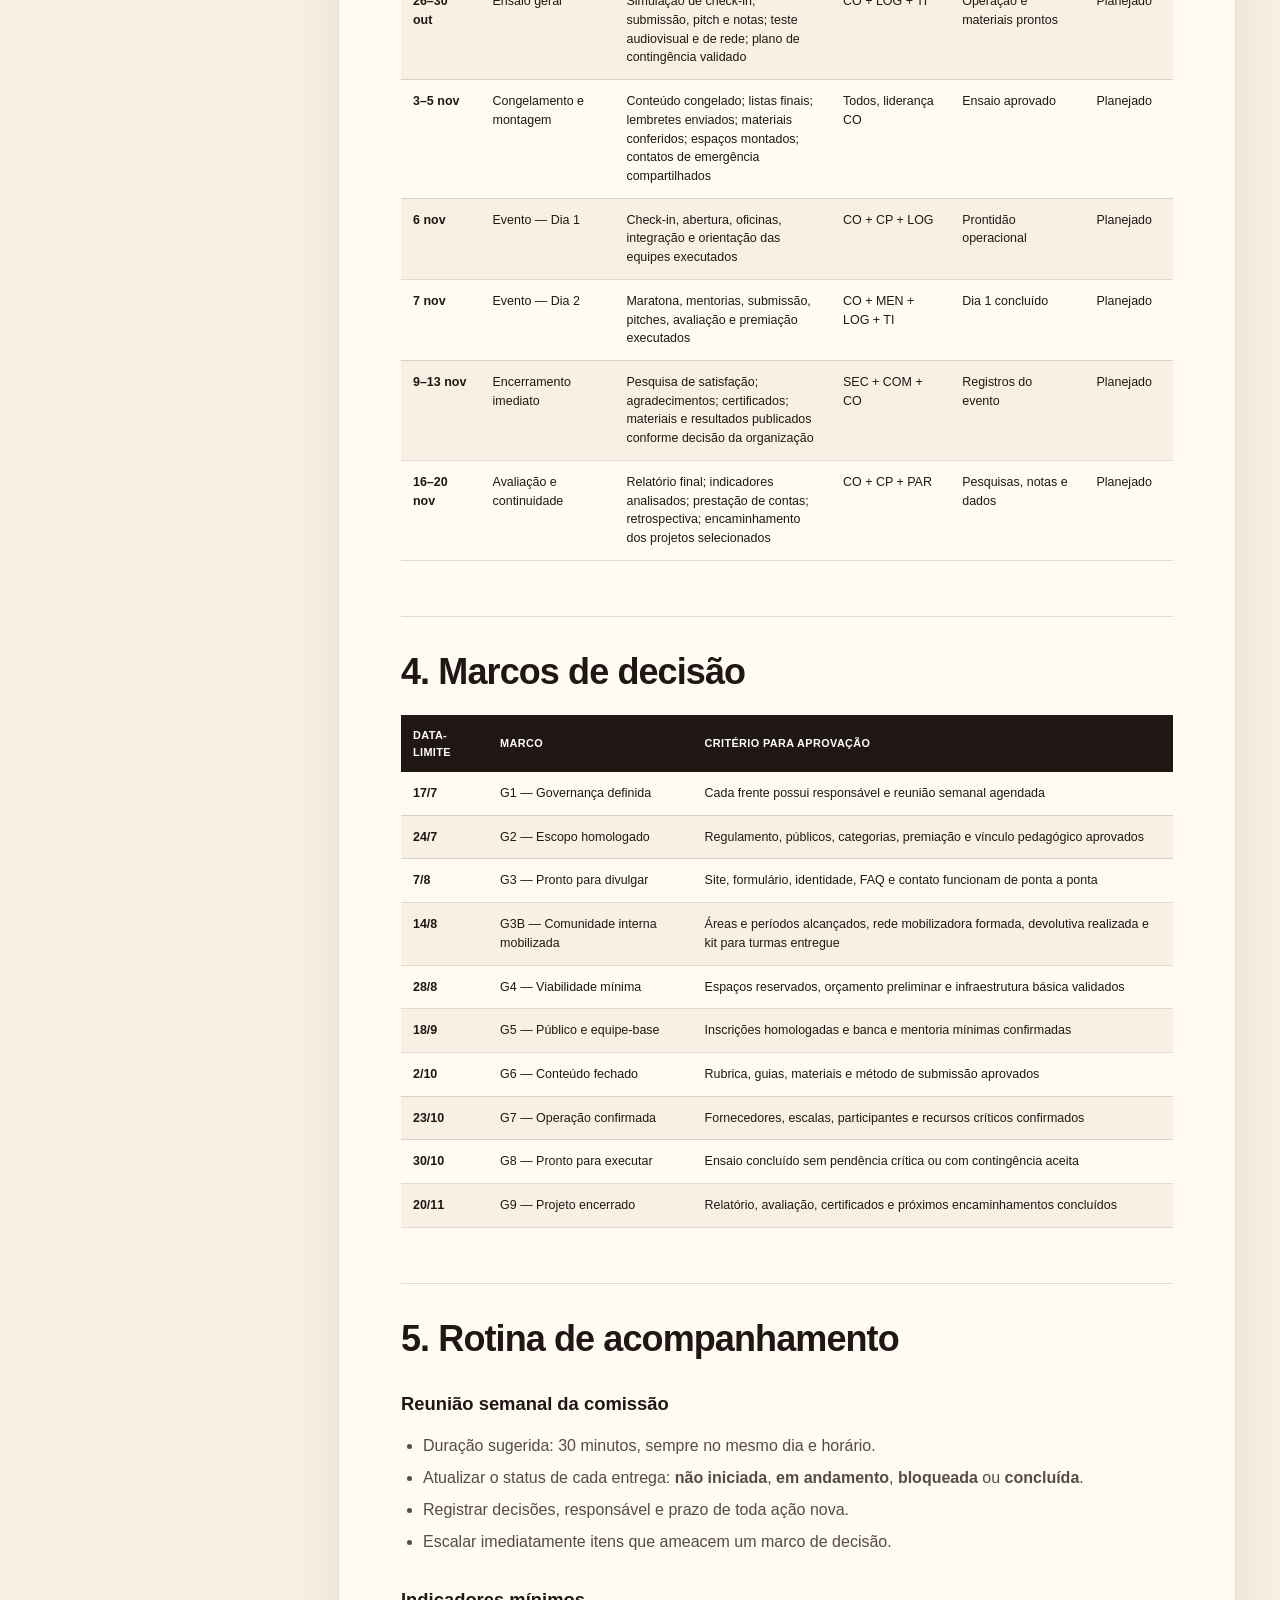
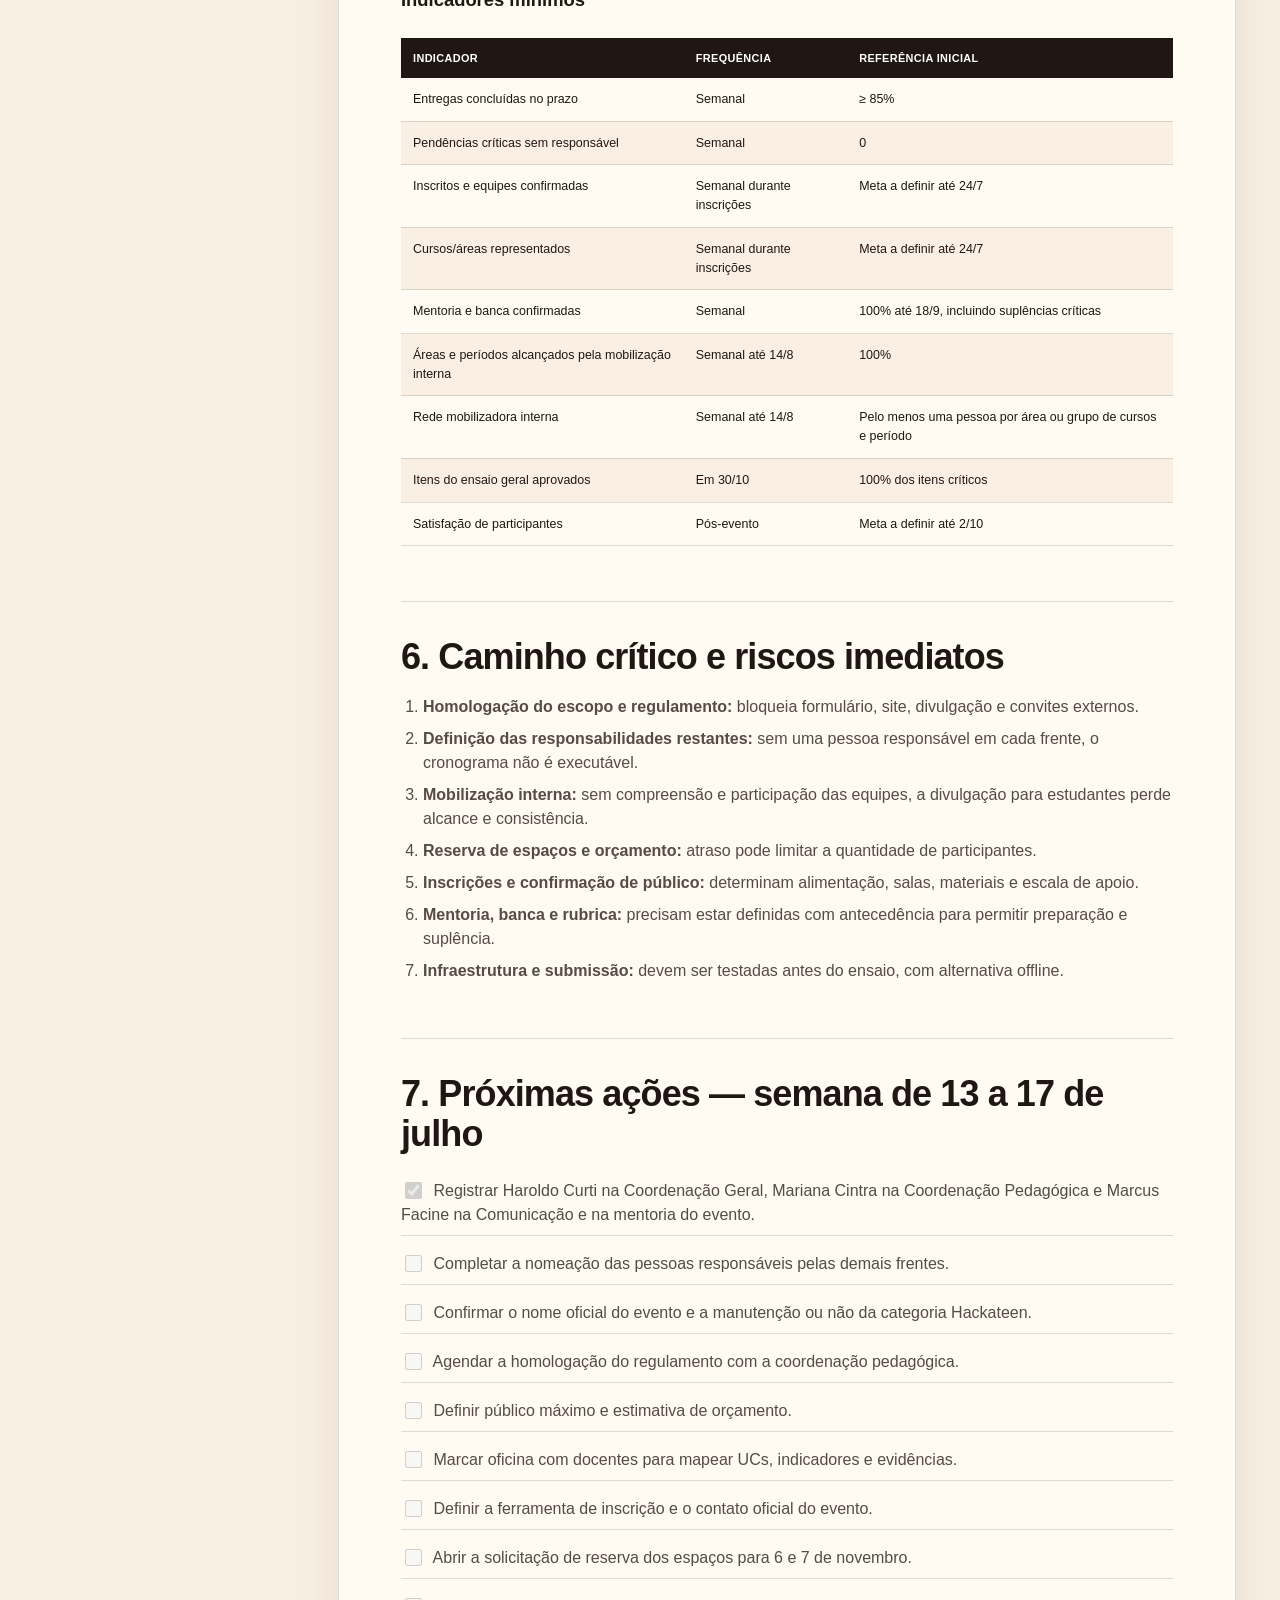
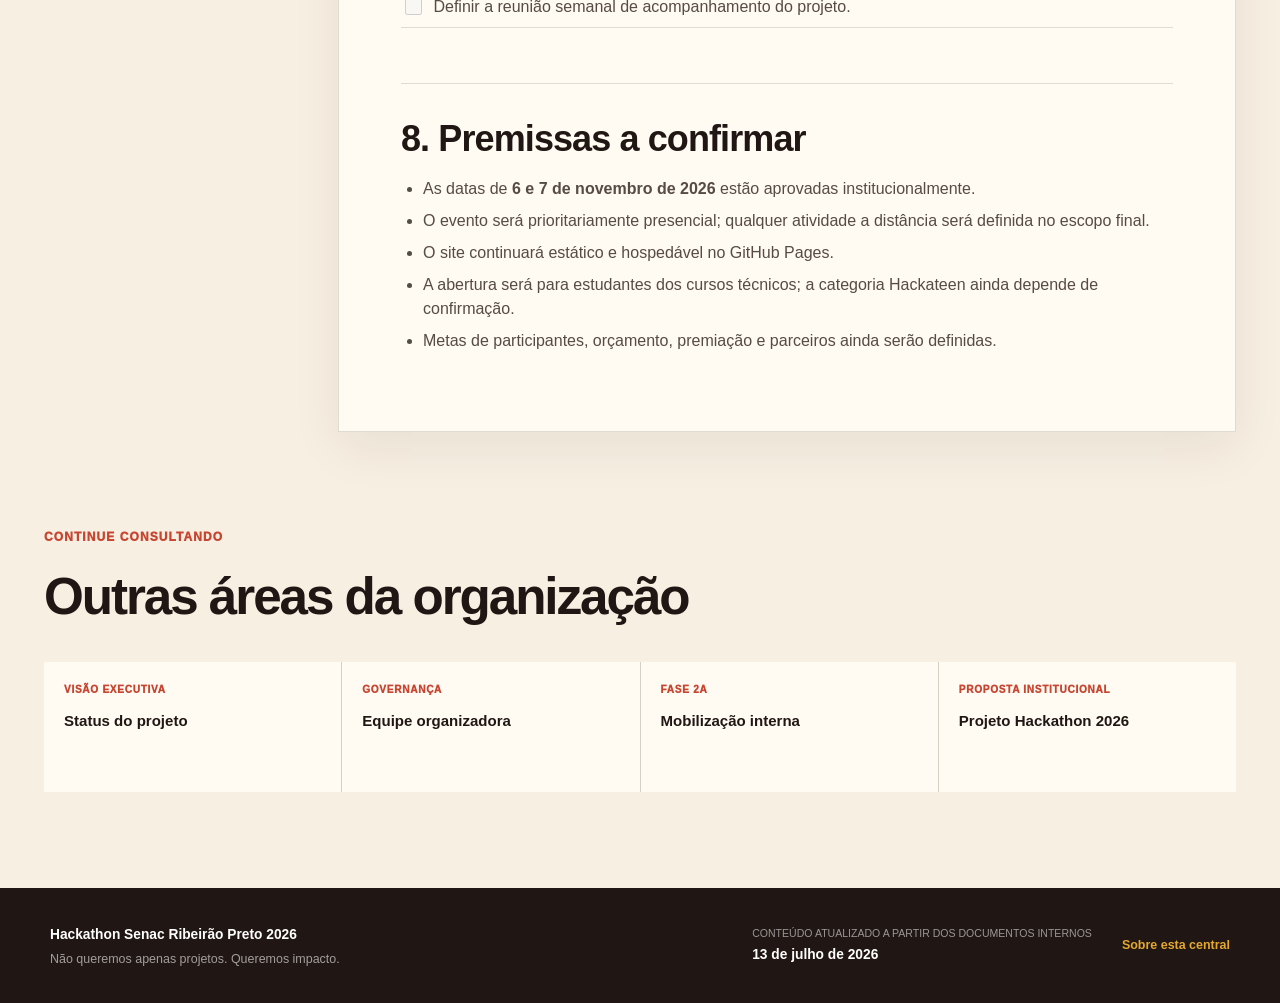
==== commit fa2f66df: "Atualização de estado." ====
--- a/cronograma.html
+++ b/cronograma.html
@@ -18,12 +18,29 @@
           <a href="index.html">Visão geral</a>
           <a href="status.html">Status</a>
           <a href="cronograma.html" class="active" aria-current="page">Cronograma</a>
-          <a href="projeto.html">Projeto</a>
-          <a href="regulamento.html">Regulamento</a>
-          <a href="trilhas.html">Trilhas</a>
-          <a href="tarefas.html">Tarefas</a>
+          <a href="mobilizacao-interna.html">Mobilização</a>
+          <a href="jornada-participante.html">Jornada</a>
+          <a href="index.html#documentos">Biblioteca</a>
       </nav>
-      <a class="topbar-action" href="index.html">Visão geral</a>
+      <a class="topbar-action" href="projeto.html">Projeto do evento</a>
+      <details class="mobile-menu">
+        <summary>Menu</summary>
+        <nav class="mobile-menu-panel" aria-label="Navegação principal em telas menores">
+            <a href="index.html">Visão geral</a>
+            <a href="status.html">Status</a>
+            <a href="equipe.html">Equipe organizadora</a>
+            <a href="cronograma.html" class="active" aria-current="page">Cronograma</a>
+            <a href="mobilizacao-interna.html">Mobilização interna</a>
+            <a href="jornada-participante.html">Jornada do participante</a>
+            <a href="projeto.html">Projeto</a>
+            <a href="regulamento.html">Regulamento</a>
+            <a href="trilhas.html">Trilhas</a>
+            <a href="tarefas.html">Tarefas</a>
+            <a href="tematica.html">Temática</a>
+            <a href="fundamentos.html">Fundamentos</a>
+            <a href="portal.html">Sobre esta central</a>
+        </nav>
+      </details>
     </header>
     <main id="conteudo" class="page-main">
       <header class="page-hero">
@@ -41,7 +58,7 @@
         <aside class="page-toc" aria-label="Nesta página">
           <span>Nesta página</span>
           <nav><a href="#estado-de-partida">1. Estado de partida</a>
-              <a href="#papeis-sugeridos">2. Papéis sugeridos</a>
+              <a href="#papeis-e-responsaveis">2. Papéis e responsáveis</a>
               <a href="#cronograma-mestre">3. Cronograma mestre</a>
               <a href="#marcos-de-decisao">4. Marcos de decisão</a>
               <a href="#rotina-de-acompanhamento">5. Rotina de acompanhamento</a>
@@ -52,7 +69,7 @@
               <a href="#premissas-a-confirmar">8. Premissas a confirmar</a></nav>
         </aside>
         <article class="rich-content">
-          <p><strong>Versão:</strong> 1.0</p>
+          <p><strong>Versão:</strong> 1.1</p>
 <p><strong>Data-base:</strong> 13 de julho de 2026</p>
 <p><strong>Evento:</strong> 6 e 7 de novembro de 2026</p>
 <p><strong>Local:</strong> Senac Ribeirão Preto</p>
@@ -117,8 +134,8 @@
 </tr>
 <tr>
 <td>Mentoria e banca avaliadora</td>
-<td>Não iniciadas</td>
-<td>Definir perfis, convidar e confirmar participantes</td>
+<td>Em formação; Marcus Facine confirmado como pessoa mentora</td>
+<td>Definir perfis, coordenação da mentoria, banca e demais participantes</td>
 </tr>
 <tr>
 <td>Programação dos dias</td>
@@ -132,56 +149,65 @@
 </tr>
 </tbody>
 </table></div>
-<h2 id="papeis-sugeridos">2. Papéis sugeridos</h2>
-<p>Os responsáveis abaixo são papéis, não nomes. A comissão deve associar cada papel a uma pessoa até <strong>17/7</strong>.</p>
+<h2 id="papeis-e-responsaveis">2. Papéis e responsáveis</h2>
+<p>As primeiras atribuições já foram confirmadas. A composição completa e o histórico das definições estão na página da <a href="equipe.html">equipe organizadora</a>. As frentes restantes devem ter uma pessoa responsável até <strong>17/7</strong>.</p>
 <div class="table-scroll"><table>
 <thead>
 <tr>
 <th>Sigla</th>
 <th>Papel</th>
 <th>Responsabilidade principal</th>
+<th>Definição atual</th>
 </tr>
 </thead>
 <tbody>
 <tr>
 <td>CO</td>
-<td>Coordenação do evento</td>
+<td>Coordenação Geral</td>
 <td>Decisões, escopo, orçamento e articulação institucional</td>
+<td><strong>Haroldo Curti</strong></td>
 </tr>
 <tr>
 <td>CP</td>
-<td>Coordenação pedagógica</td>
+<td>Coordenação Pedagógica</td>
 <td>Regulamento, UCs, indicadores e coerência educacional</td>
+<td><strong>Mariana Cintra</strong></td>
 </tr>
 <tr>
 <td>COM</td>
 <td>Comunicação</td>
 <td>Identidade visual, campanha, site e comunicados</td>
+<td><strong>Marcus Facine integra a frente; composição em formação</strong></td>
 </tr>
 <tr>
 <td>TI</td>
 <td>Tecnologia e infraestrutura</td>
 <td>Site, formulários, rede, equipamentos e suporte</td>
+<td>A definir</td>
 </tr>
 <tr>
 <td>LOG</td>
 <td>Logística e operação</td>
 <td>Espaços, alimentação, sinalização, materiais e segurança</td>
+<td>A definir</td>
 </tr>
 <tr>
 <td>PAR</td>
 <td>Parcerias</td>
 <td>Empresas, premiação, banca avaliadora e apoios externos</td>
+<td>A definir</td>
 </tr>
 <tr>
 <td>MEN</td>
-<td>Mentoria</td>
-<td>Seleção, preparação e escala de mentores</td>
+<td>Coordenação da mentoria</td>
+<td>Seleção, preparação e escala de pessoas mentoras</td>
+<td>Coordenação a definir; <strong>Marcus Facine confirmado como mentor durante o evento</strong></td>
 </tr>
 <tr>
 <td>SEC</td>
-<td>Secretaria/atendimento</td>
+<td>Secretaria e atendimento</td>
 <td>Inscrições, listas, autorizações, dúvidas e certificados</td>
+<td>A definir</td>
 </tr>
 </tbody>
 </table></div>
@@ -546,7 +572,7 @@
 <h2 id="caminho-critico-e-riscos-imediatos">6. Caminho crítico e riscos imediatos</h2>
 <ol>
 <li><strong>Homologação do escopo e regulamento:</strong> bloqueia formulário, site, divulgação e convites externos.</li>
-<li><strong>Definição de responsáveis:</strong> sem donos por frente, o cronograma não é executável.</li>
+<li><strong>Definição das responsabilidades restantes:</strong> sem uma pessoa responsável em cada frente, o cronograma não é executável.</li>
 <li><strong>Mobilização interna:</strong> sem compreensão e participação das equipes, a divulgação para estudantes perde alcance e consistência.</li>
 <li><strong>Reserva de espaços e orçamento:</strong> atraso pode limitar a quantidade de participantes.</li>
 <li><strong>Inscrições e confirmação de público:</strong> determinam alimentação, salas, materiais e escala de apoio.</li>
@@ -555,7 +581,8 @@
 </ol>
 <h2 id="proximas-acoes-semana-de-13-a-17-de-julho">7. Próximas ações — semana de 13 a 17 de julho</h2>
 <ul class="contains-task-list">
-<li class="task-list-item"><input disabled="disabled" type="checkbox" /> Nomear uma pessoa para cada papel do cronograma.</li>
+<li class="task-list-item"><input disabled="disabled" type="checkbox" checked="checked" /> Registrar Haroldo Curti na Coordenação Geral, Mariana Cintra na Coordenação Pedagógica e Marcus Facine na Comunicação e na mentoria do evento.</li>
+<li class="task-list-item"><input disabled="disabled" type="checkbox" /> Completar a nomeação das pessoas responsáveis pelas demais frentes.</li>
 <li class="task-list-item"><input disabled="disabled" type="checkbox" /> Confirmar o nome oficial do evento e a manutenção ou não da categoria Hackateen.</li>
 <li class="task-list-item"><input disabled="disabled" type="checkbox" /> Agendar a homologação do regulamento com a coordenação pedagógica.</li>
 <li class="task-list-item"><input disabled="disabled" type="checkbox" /> Definir público máximo e estimativa de orçamento.</li>
@@ -579,9 +606,9 @@
         <p class="eyebrow">Continue consultando</p>
         <h2 id="related-title">Outras áreas da organização</h2>
         <div><a href="status.html"><span>Visão executiva</span><strong>Status do projeto</strong></a>
+          <a href="equipe.html"><span>Governança</span><strong>Equipe organizadora</strong></a>
           <a href="mobilizacao-interna.html"><span>Fase 2A</span><strong>Mobilização interna</strong></a>
-          <a href="projeto.html"><span>Proposta institucional</span><strong>Projeto Hackathon 2026</strong></a>
-          <a href="regulamento.html"><span>Regras do evento</span><strong>Regulamento geral</strong></a></div>
+          <a href="projeto.html"><span>Proposta institucional</span><strong>Projeto Hackathon 2026</strong></a></div>
       </section>
     </main>
     <footer>
--- a/styles.css
+++ b/styles.css
@@ -38,6 +38,17 @@
 .nav a:hover { opacity: 1; }
 .topbar-action { border: 1px solid var(--ink); font-size: .78rem; font-weight: 900; padding: 10px 13px; white-space: nowrap; }
 .topbar-action:hover { background: var(--ink); color: white; }
+.mobile-menu { display: none; margin-left: auto; position: relative; }
+.mobile-menu summary { align-items: center; border: 1px solid var(--ink); cursor: pointer; display: flex; font-size: .78rem; font-weight: 900; gap: 12px; list-style: none; padding: 10px 13px; }
+.mobile-menu summary::-webkit-details-marker { display: none; }
+.mobile-menu summary::after { content: "+"; font-size: 1rem; line-height: 1; }
+.mobile-menu[open] summary { background: var(--ink); color: white; }
+.mobile-menu[open] summary::after { content: "−"; }
+.mobile-menu-panel { background: var(--paper-light); border: 1px solid var(--line); box-shadow: var(--shadow); display: grid; max-height: calc(100vh - 100px); overflow-y: auto; padding: 8px; position: absolute; right: 0; top: calc(100% + 12px); width: min(330px, calc(100vw - 32px)); z-index: 30; }
+.mobile-menu-panel a { border-bottom: 1px solid var(--line); font-size: .84rem; font-weight: 800; padding: 11px 12px; }
+.mobile-menu-panel a:last-child { border-bottom: 0; }
+.mobile-menu-panel a:hover { background: var(--paper); }
+.mobile-menu-panel a.active { color: var(--rust-dark); }
 
 .hero { background: linear-gradient(90deg, rgba(32,23,20,.05) 1px, transparent 1px), linear-gradient(rgba(32,23,20,.045) 1px, transparent 1px); background-size: 34px 34px; display: grid; gap: clamp(40px, 5vw, 86px); grid-template-columns: minmax(0, 1fr) minmax(390px, 440px); margin: 0 auto; max-width: 1600px; min-height: 550px; overflow: hidden; padding: 72px max(32px, calc((100vw - 1360px) / 2)); position: relative; }
 .hero::after { background: linear-gradient(90deg, var(--rust), var(--gold), var(--green), var(--blue)); bottom: 0; content: ""; height: 7px; left: 0; position: absolute; right: 0; }
@@ -202,6 +213,8 @@
 
 @media (max-width: 1050px) {
   .nav { display: none; }
+  .topbar-action { display: none; }
+  .mobile-menu { display: block; }
   .hero { gap: 32px; grid-template-columns: minmax(0, 1fr) 360px; padding-left: 28px; padding-right: 28px; }
   h1 { font-size: clamp(3rem, 5.5vw, 3.75rem); }
   .workstream-grid { grid-template-columns: repeat(2, 1fr); }
@@ -213,7 +226,6 @@
 @media (max-width: 760px) {
   html { scroll-padding-top: 72px; }
   .topbar { min-height: 66px; }
-  .topbar-action { display: none; }
   .hero { gap: 34px; grid-template-columns: 1fr; min-height: auto; padding-bottom: 60px; padding-top: 52px; }
   .hero-status { max-width: 520px; }
   .signal-strip { grid-template-columns: repeat(2, 1fr); }
@@ -335,3 +347,119 @@
   .page-layout { padding-left: 14px; padding-right: 14px; }
   .related-pages > div { grid-template-columns: 1fr; }
 }
+
+/* Jornada visual do participante */
+.journey-page { background: #f7efe2; }
+.journey-topbar { background: rgba(247, 239, 226, .94); }
+.journey-hero { background: linear-gradient(90deg, rgba(32,23,20,.95), rgba(32,23,20,.74)), url("assets/trama-viva-hero-v2.jpg") center / cover; color: white; display: grid; gap: 70px; grid-template-columns: minmax(0, .95fr) minmax(380px, .65fr); margin: 0 auto; max-width: 1600px; min-height: 680px; overflow: hidden; padding: 92px max(32px, calc((100vw - 1360px) / 2)); position: relative; }
+.journey-hero::after { background: linear-gradient(90deg, var(--rust), var(--gold), var(--green), var(--blue)); bottom: 0; content: ""; height: 8px; left: 0; position: absolute; right: 0; }
+.journey-hero .eyebrow { color: var(--gold); }
+.journey-hero-copy { align-self: center; max-width: 800px; position: relative; z-index: 2; }
+.journey-hero h1 { font-size: clamp(3.8rem, 6.6vw, 6.7rem); letter-spacing: -.06em; line-height: .88; margin-bottom: 30px; }
+.journey-hero-copy > p:not(.eyebrow) { color: rgba(255,255,255,.76); font-size: clamp(1.05rem, 1.6vw, 1.28rem); max-width: 660px; }
+.journey-start { background: var(--gold); border-color: var(--gold); color: var(--ink); margin-top: 18px; }
+.journey-start:hover { background: white; border-color: white; color: var(--ink); }
+.journey-hero-visual { align-self: center; height: 430px; position: relative; }
+.journey-hero-visual::before { border: 1px solid rgba(255,255,255,.2); content: ""; inset: 32px; position: absolute; transform: rotate(4deg); }
+.journey-hero-visual::after { background: radial-gradient(circle, rgba(228,168,47,.18), transparent 68%); content: ""; inset: 0; position: absolute; }
+.thread { height: 7px; left: -10%; position: absolute; right: -10%; transform-origin: left center; z-index: 1; }
+.thread::after { background: var(--thread-color); border-radius: 50%; box-shadow: 0 0 0 8px rgba(255,255,255,.08); content: ""; height: 18px; position: absolute; right: 7%; top: -6px; width: 18px; }
+.thread-one { --thread-color: var(--rust); background: repeating-linear-gradient(90deg, var(--rust) 0 18px, transparent 18px 25px); top: 31%; transform: rotate(8deg); }
+.thread-two { --thread-color: var(--gold); background: repeating-linear-gradient(90deg, var(--gold) 0 15px, transparent 15px 22px); top: 50%; transform: rotate(-5deg); }
+.thread-three { --thread-color: var(--green); background: repeating-linear-gradient(90deg, var(--green) 0 22px, transparent 22px 30px); top: 69%; transform: rotate(4deg); }
+.thread-knot { align-items: center; background: var(--paper-light); border-radius: 50%; color: var(--ink); display: flex; flex-direction: column; height: 126px; justify-content: center; left: 50%; position: absolute; top: 50%; transform: translate(-50%, -50%); width: 126px; z-index: 3; }
+.thread-knot span { font-size: 2.8rem; font-weight: 950; line-height: .9; }
+.thread-knot small { color: var(--rust); font-size: .68rem; font-weight: 950; letter-spacing: .08em; margin-top: 7px; text-transform: uppercase; }
+.journey-hero-visual > p { bottom: 20px; color: rgba(255,255,255,.76); font-size: .75rem; font-weight: 900; left: 50%; letter-spacing: .1em; margin: 0; position: absolute; text-transform: uppercase; transform: translateX(-50%); white-space: nowrap; z-index: 3; }
+.journey-hero-visual > p span { color: var(--gold); margin: 0 9px; }
+.journey-intro { align-items: center; background: var(--paper-light); border-bottom: 1px solid var(--line); display: grid; gap: 36px; grid-template-columns: auto 1fr; margin: 0 auto; max-width: 1600px; padding: 27px max(32px, calc((100vw - 1360px) / 2)); }
+.journey-intro > p { color: var(--rust); font-size: .7rem; font-weight: 950; letter-spacing: .08em; margin: 0; text-transform: uppercase; }
+.journey-intro ol { display: grid; grid-template-columns: repeat(5, 1fr); list-style: none; margin: 0; padding: 0; }
+.journey-intro li { align-items: center; border-left: 1px solid var(--line); display: flex; gap: 10px; justify-content: center; padding: 8px 15px; }
+.journey-intro li span { color: var(--rust); font-size: .64rem; font-weight: 950; }
+.journey-intro li strong { font-size: .78rem; }
+.journey-story { background: linear-gradient(90deg, rgba(32,23,20,.035) 1px, transparent 1px), linear-gradient(rgba(32,23,20,.03) 1px, transparent 1px); background-size: 34px 34px; margin: 0 auto; max-width: 1600px; overflow: hidden; padding: 90px 0 70px; }
+.journey-story-header { align-items: end; display: flex; gap: 40px; justify-content: space-between; padding: 0 max(32px, calc((100vw - 1360px) / 2)) 40px; }
+.journey-story-header h2 { font-size: clamp(2.4rem, 4.8vw, 4.8rem); letter-spacing: -.05em; line-height: .94; margin: 0; max-width: 800px; }
+.journey-controls { align-items: center; display: flex; gap: 8px; }
+.journey-counter { color: var(--muted); font-size: .76rem; margin-right: 8px; white-space: nowrap; }
+.journey-counter strong { color: var(--ink); font-size: 1.1rem; }
+.journey-control { align-items: center; background: var(--ink); border: 1px solid var(--ink); color: white; cursor: pointer; display: flex; font-size: 1.2rem; height: 45px; justify-content: center; width: 45px; }
+.journey-control:hover:not(:disabled) { background: var(--rust); border-color: var(--rust); }
+.journey-control:disabled { cursor: default; opacity: .28; }
+.journey-viewport { overflow-x: auto; overscroll-behavior-inline: contain; padding-bottom: 28px; scroll-behavior: smooth; scroll-snap-type: x mandatory; scrollbar-color: var(--rust) rgba(32,23,20,.1); scrollbar-width: thin; }
+.journey-track { display: flex; gap: 64px; min-width: max-content; padding: 48px max(45px, calc((100vw - 1360px) / 2)) 25px; position: relative; }
+.journey-line { background: rgba(32,23,20,.16); height: 4px; left: max(220px, calc((100vw - 990px) / 2)); position: absolute; right: max(220px, calc((100vw - 990px) / 2)); top: 78px; z-index: 0; }
+.journey-line span { background: linear-gradient(90deg, var(--rust), var(--gold), var(--green)); display: block; height: 100%; transition: width .5s ease; width: 0; }
+.journey-step { flex: 0 0 370px; position: relative; scroll-snap-align: center; transition: transform .35s ease; z-index: 1; }
+.journey-step.is-active { transform: translateY(-7px); }
+.journey-node { align-items: center; background: var(--paper-light); border: 4px solid #a89d96; border-radius: 50%; display: flex; height: 64px; justify-content: center; margin: 0 auto 24px; position: relative; transition: border-color .3s ease, box-shadow .3s ease, background .3s ease; width: 64px; z-index: 2; }
+.journey-node span { color: var(--muted); font-size: .72rem; font-weight: 950; }
+.journey-step.is-active .journey-node { background: var(--gold); border-color: var(--rust); box-shadow: 0 0 0 10px rgba(228,168,47,.18); }
+.journey-step.is-active .journey-node span { color: var(--ink); }
+.journey-step.event-step .journey-node { border-radius: 7px; transform: rotate(45deg); }
+.journey-step.event-step .journey-node span { transform: rotate(-45deg); }
+.journey-step.final-step .journey-node { background: var(--green); border-color: var(--green); }
+.journey-step.final-step .journey-node span { color: white; }
+.journey-card { background: rgba(255,250,242,.94); border: 1px solid var(--line); box-shadow: 0 17px 45px rgba(51,31,22,.08); display: flex; flex-direction: column; min-height: 420px; opacity: .48; padding: 26px; position: relative; transition: opacity .35s ease; }
+.journey-step.is-active .journey-card { opacity: 1; }
+.journey-card::before { background: var(--rust); content: ""; height: 5px; left: 0; position: absolute; right: 0; top: 0; }
+.journey-step.event-step .journey-card::before { background: var(--gold); }
+.journey-step.final-step .journey-card::before { background: var(--green); }
+.journey-date { color: var(--muted); font-size: .68rem; font-weight: 850; margin: 3px 0 18px; text-transform: uppercase; }
+.journey-phase { color: var(--rust); font-size: .7rem; font-weight: 950; letter-spacing: .09em; margin-bottom: 8px; text-transform: uppercase; }
+.journey-card h3 { font-size: 1.65rem; letter-spacing: -.025em; line-height: 1.05; margin-bottom: 16px; }
+.journey-card > p:not(.journey-phase) { color: var(--muted); font-size: .9rem; }
+.journey-support { border-top: 1px solid var(--line); margin-top: auto; padding-top: 18px; }
+.journey-support span { color: var(--muted); display: block; font-size: .62rem; font-weight: 900; letter-spacing: .06em; margin-bottom: 5px; text-transform: uppercase; }
+.journey-support strong { display: block; font-size: .8rem; line-height: 1.35; }
+.journey-hint { color: var(--muted); font-size: .72rem; margin: 16px 0 0; padding: 0 max(32px, calc((100vw - 1360px) / 2)); text-align: right; }
+.journey-finale { align-items: end; background: var(--ink); color: white; display: grid; gap: 45px; grid-template-columns: minmax(0, 1fr) minmax(260px, .5fr) auto; margin: 0 auto; max-width: 1600px; padding: 90px max(32px, calc((100vw - 1360px) / 2)); position: relative; }
+.journey-finale::before { background: repeating-linear-gradient(90deg, var(--rust) 0 12px, transparent 12px 20px, var(--gold) 20px 32px, transparent 32px 40px, var(--green) 40px 52px, transparent 52px 60px); content: ""; height: 7px; left: 0; position: absolute; right: 0; top: 0; }
+.journey-finale .eyebrow { color: var(--gold); }
+.journey-finale h2 { font-size: clamp(2.4rem, 4.5vw, 4.6rem); letter-spacing: -.05em; line-height: .95; margin: 0; }
+.journey-finale > p { color: rgba(255,255,255,.64); margin: 0; }
+.journey-finale .button { background: var(--gold); border-color: var(--gold); color: var(--ink); white-space: nowrap; }
+
+@keyframes thread-arrive {
+  from { opacity: 0; transform: scaleX(.05) rotate(var(--thread-angle)); }
+  to { opacity: 1; transform: scaleX(1) rotate(var(--thread-angle)); }
+}
+
+@media (min-width: 761px) and (prefers-reduced-motion: no-preference) {
+  .thread-one { --thread-angle: 8deg; animation: thread-arrive 1.1s .15s both; }
+  .thread-two { --thread-angle: -5deg; animation: thread-arrive 1.1s .38s both; }
+  .thread-three { --thread-angle: 4deg; animation: thread-arrive 1.1s .61s both; }
+}
+
+@media (max-width: 900px) {
+  .journey-hero { gap: 25px; grid-template-columns: 1fr .55fr; min-height: 620px; padding-left: 28px; padding-right: 28px; }
+  .journey-hero h1 { font-size: clamp(3.5rem, 8vw, 5.2rem); }
+  .journey-hero-visual { height: 340px; }
+  .journey-intro { grid-template-columns: 1fr; }
+  .journey-intro > p { text-align: center; }
+  .journey-finale { align-items: start; grid-template-columns: 1fr; }
+  .journey-finale .button { width: max-content; }
+}
+
+@media (max-width: 680px) {
+  .journey-hero { grid-template-columns: 1fr; min-height: auto; padding-bottom: 60px; padding-top: 58px; }
+  .journey-hero-visual { display: none; }
+  .journey-intro { padding-left: 18px; padding-right: 18px; }
+  .journey-intro ol { grid-template-columns: 1fr; }
+  .journey-intro li { border-bottom: 1px solid var(--line); border-left: 0; justify-content: flex-start; }
+  .journey-story { padding-top: 64px; }
+  .journey-story-header { align-items: start; flex-direction: column; padding-left: 20px; padding-right: 20px; }
+  .journey-controls { align-self: stretch; justify-content: flex-end; }
+  .journey-track { gap: 28px; padding-left: 20px; padding-right: 20px; }
+  .journey-step { flex-basis: calc(100vw - 54px); }
+  .journey-line { left: calc((100vw - 54px) / 2); right: calc((100vw - 54px) / 2); }
+  .journey-card { min-height: 400px; }
+  .journey-hint { padding-left: 20px; padding-right: 20px; text-align: left; }
+  .journey-finale { padding-left: 24px; padding-right: 24px; }
+}
+
+@media (prefers-reduced-motion: reduce) {
+  .journey-viewport { scroll-behavior: auto; }
+  .journey-line span, .journey-step, .journey-node, .journey-card { transition: none; }
+}
